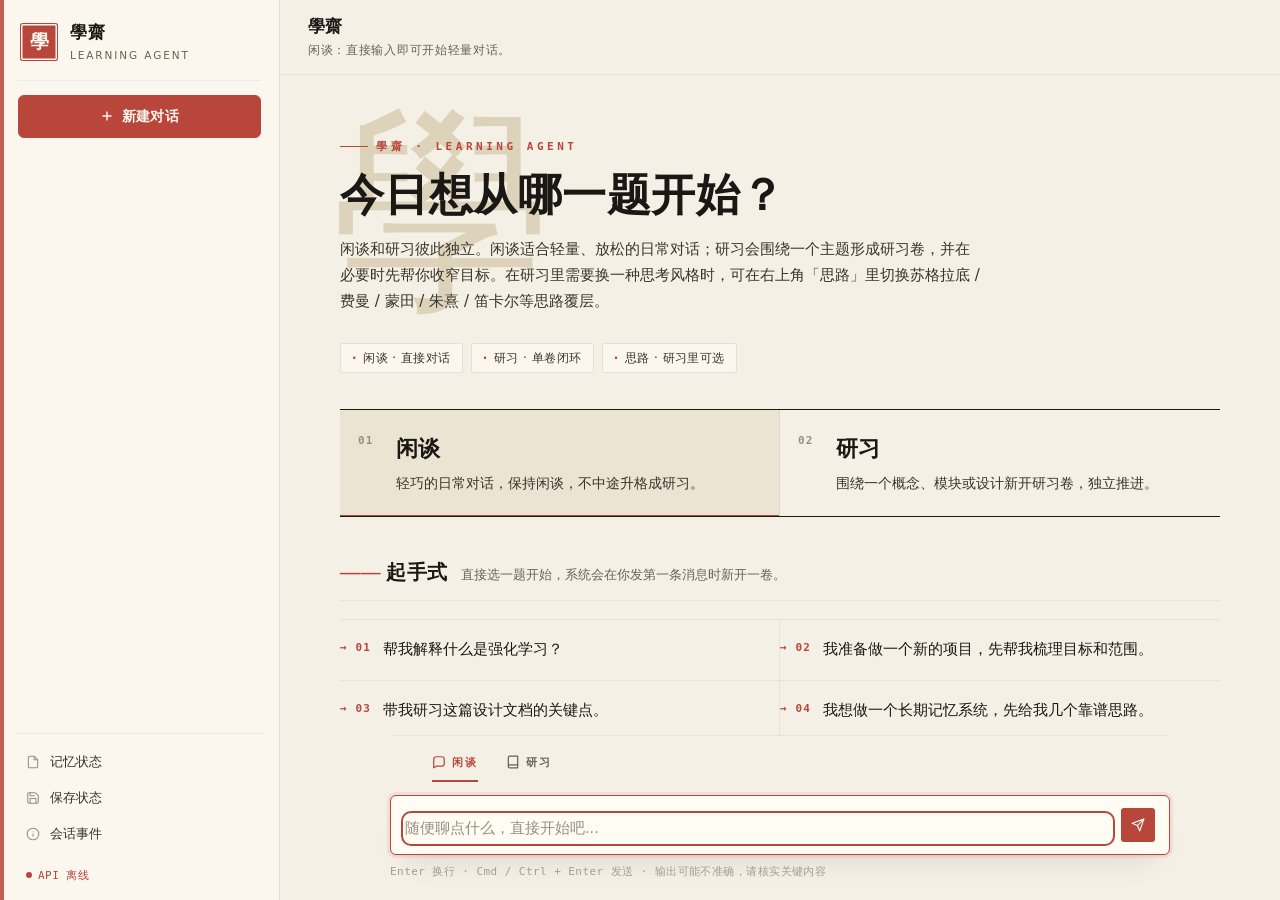
==== web/index.html @ 09a8bfdd "feat(frontend): 闲聊与研习分离收尾 — 思路仅服务研习 + 闲聊青瓷视觉 - 思路 (persona overlay) 从闲聊去掉：sendMessage 不再为闲聊带 persona" ====
<!DOCTYPE html>
<html lang="zh-CN">
<head>
    <meta charset="UTF-8">
    <meta name="viewport" content="width=device-width, initial-scale=1.0">
    <title>學齋 · Learning Agent</title>
    <link rel="stylesheet" href="static/tokens.css">
    <link rel="stylesheet" href="static/style.css">
    <link rel="stylesheet" href="static/learning-unit.css">
</head>
<body>
    <div id="app">
        <!-- 侧边栏遮罩（移动端） -->
        <div id="sidebar-overlay" class="sidebar-overlay"></div>

        <!-- 侧边栏 -->
        <aside class="sidebar" id="sidebar">
            <div class="sidebar-top">
                <div class="sidebar-brand">
                    <div class="sidebar-brand-mark">學</div>
                    <div class="sidebar-brand-copy">
                        <span class="sidebar-brand-title">學齋</span>
                        <span class="sidebar-brand-subtitle">Learning Agent</span>
                    </div>
                </div>
                <button id="btn-new-chat" class="btn-new-chat">
                    <svg width="14" height="14" viewBox="0 0 24 24" fill="none" stroke="currentColor" stroke-width="2.4" stroke-linecap="round" stroke-linejoin="round"><line x1="12" y1="5" x2="12" y2="19"></line><line x1="5" y1="12" x2="19" y2="12"></line></svg>
                    <span>新建对话</span>
                </button>
            </div>

            <div class="sidebar-scroll" id="sidebar-scroll">
                <!-- 会话分组由 JS 动态生成 -->
            </div>

            <div class="sidebar-bottom">
                <button id="btn-memory" class="sidebar-action">
                    <svg width="14" height="14" viewBox="0 0 24 24" fill="none" stroke="currentColor" stroke-width="1.8" stroke-linecap="round" stroke-linejoin="round"><path d="M14 2H6a2 2 0 0 0-2 2v16a2 2 0 0 0 2 2h12a2 2 0 0 0 2-2V8z"></path><polyline points="14 2 14 8 20 8"></polyline></svg>
                    <span>记忆状态</span>
                </button>
                <button id="btn-save" class="sidebar-action">
                    <svg width="14" height="14" viewBox="0 0 24 24" fill="none" stroke="currentColor" stroke-width="1.8" stroke-linecap="round" stroke-linejoin="round"><path d="M19 21H5a2 2 0 0 1-2-2V5a2 2 0 0 1 2-2h11l5 5v11a2 2 0 0 1-2 2z"></path><polyline points="17 21 17 13 7 13 7 21"></polyline><polyline points="7 3 7 8 15 8"></polyline></svg>
                    <span>保存状态</span>
                </button>
                <button id="btn-obs" class="sidebar-action" onclick="window.open('observability.html', '_blank')">
                    <svg width="14" height="14" viewBox="0 0 24 24" fill="none" stroke="currentColor" stroke-width="1.8" stroke-linecap="round" stroke-linejoin="round"><circle cx="12" cy="12" r="10"></circle><line x1="12" y1="16" x2="12" y2="12"></line><line x1="12" y1="8" x2="12.01" y2="8"></line></svg>
                    <span>会话事件</span>
                </button>
                <div class="sidebar-footer-line">
                    <span id="api-status" class="status-text offline">API offline</span>
                </div>
            </div>
        </aside>

        <!-- 主区域 -->
        <main class="main">
            <!-- 顶部栏 -->
            <header class="topbar">
                <button id="btn-menu" class="btn-menu" aria-label="打开菜单">
                    <svg width="18" height="18" viewBox="0 0 24 24" fill="none" stroke="currentColor" stroke-width="2" stroke-linecap="round" stroke-linejoin="round"><line x1="3" y1="12" x2="21" y2="12"></line><line x1="3" y1="6" x2="21" y2="6"></line><line x1="3" y1="18" x2="21" y2="18"></line></svg>
                </button>
                <div class="topbar-session">
                    <span class="topbar-title" id="topbar-title">學齋</span>
                    <span class="topbar-subtitle" id="topbar-subtitle">尚未开始 · 直接输入即可开新一卷</span>
                </div>
                <div class="topbar-spacer"></div>
                <div class="topbar-thinking" id="topbar-thinking">
                    <button type="button" class="thinking-trigger" id="thinking-trigger" aria-haspopup="listbox" aria-expanded="false">
                        <span class="thinking-trigger-label">思路</span>
                        <span class="thinking-trigger-value" id="thinking-trigger-value">默认</span>
                        <svg width="10" height="10" viewBox="0 0 24 24" fill="none" stroke="currentColor" stroke-width="2.4" stroke-linecap="round" stroke-linejoin="round"><polyline points="6 9 12 15 18 9"></polyline></svg>
                    </button>
                    <div class="thinking-menu hidden" id="thinking-menu" role="listbox">
                        <!-- populated by JS from GET /personas -->
                    </div>
                </div>
            </header>

            <!-- 聊天区域 -->
            <div class="chat-area" id="chat-area">
                <!-- 研习卷目标卡（仅在 session.learning_unit_id 存在时显示） -->
                <div id="learning-unit-card" class="hidden" aria-live="polite"></div>

                <!-- 欢迎页 -->
                <div class="welcome-screen hidden" id="welcome-screen">
                    <div class="welcome-content">
                        <span class="welcome-kicker">學齋 · Learning Agent</span>
                        <div class="welcome-logo">學</div>
                        <h1>今日想从哪一题开始？</h1>
                        <p class="welcome-subtitle">闲谈和研习彼此独立。闲谈适合轻量、放松的日常对话；研习会围绕一个主题形成研习卷，并在必要时先帮你收窄目标。在研习里需要换一种思考风格时，可在右上角「思路」里切换苏格拉底 / 费曼 / 蒙田 / 朱熹 / 笛卡尔等思路覆层。</p>
                        <div class="welcome-pill-row">
                            <span class="welcome-pill">闲谈 · 直接对话</span>
                            <span class="welcome-pill">研习 · 单卷闭环</span>
                            <span class="welcome-pill">思路 · 研习里可选</span>
                        </div>

                        <div class="home-mode-grid">
                            <button class="home-mode-card active" data-mode="chat" type="button">
                                <span class="home-mode-badge">默认</span>
                                <div class="home-mode-title">闲谈</div>
                                <div class="home-mode-desc">轻巧的日常对话，保持闲谈，不中途升格成研习。</div>
                            </button>
                            <button class="home-mode-card" data-mode="learning" type="button">
                                <span class="home-mode-badge">新</span>
                                <div class="home-mode-title">研习</div>
                                <div class="home-mode-desc">围绕一个概念、模块或设计新开研习卷，独立推进。</div>
                            </button>
                        </div>

                        <div class="suggestion-head">
                            <h2>起手式</h2>
                            <p>直接选一题开始，系统会在你发第一条消息时新开一卷。</p>
                        </div>
                        <div class="suggestion-grid">
                            <div class="suggestion-card" data-mode="chat" data-text="帮我解释什么是强化学习？">
                                <div class="suggestion-icon"></div>
                                <div class="suggestion-text">帮我解释什么是强化学习？</div>
                            </div>
                            <div class="suggestion-card" data-mode="learning" data-text="我准备做一个新的项目，先帮我梳理目标和范围。">
                                <div class="suggestion-icon"></div>
                                <div class="suggestion-text">我准备做一个新的项目，先帮我梳理目标和范围。</div>
                            </div>
                            <div class="suggestion-card" data-mode="learning" data-text="带我研习这篇设计文档的关键点。">
                                <div class="suggestion-icon"></div>
                                <div class="suggestion-text">带我研习这篇设计文档的关键点。</div>
                            </div>
                            <div class="suggestion-card" data-mode="chat" data-text="我想做一个长期记忆系统，先给我几个靠谱思路。">
                                <div class="suggestion-icon"></div>
                                <div class="suggestion-text">我想做一个长期记忆系统，先给我几个靠谱思路。</div>
                            </div>
                        </div>
                    </div>
                </div>

                <!-- 消息容器 -->
                <div class="messages" id="messages"></div>
            </div>

            <!-- 模式工具栏 -->
            <div class="mode-toolbar" id="mode-toolbar">
                <button id="btn-mode-chat" class="btn-mode active" data-mode="chat" title="闲谈：日常对话" aria-label="闲谈">
                    <span class="mode-icon" aria-hidden="true">
                        <svg width="14" height="14" viewBox="0 0 24 24" fill="none" stroke="currentColor" stroke-width="2.1" stroke-linecap="round" stroke-linejoin="round"><path d="M21 15a4 4 0 0 1-4 4H8l-5 3V7a4 4 0 0 1 4-4h10a4 4 0 0 1 4 4z"></path></svg>
                    </span>
                    <span class="mode-label">闲谈</span>
                </button>
                <button id="btn-mode-learning" class="btn-mode" data-mode="learning" title="研习：以一个研习卷为单位收束知识" aria-label="研习">
                    <span class="mode-icon" aria-hidden="true">
                        <svg width="14" height="14" viewBox="0 0 24 24" fill="none" stroke="currentColor" stroke-width="2.1" stroke-linecap="round" stroke-linejoin="round"><path d="M4 19.5A2.5 2.5 0 0 1 6.5 17H20"></path><path d="M6.5 2H20v20H6.5A2.5 2.5 0 0 1 4 19.5v-15A2.5 2.5 0 0 1 6.5 2z"></path></svg>
                    </span>
                    <span class="mode-label">研习</span>
                </button>
            </div>

            <!-- 输入区域 -->
            <div class="input-container">
                <div class="input-wrapper">
                    <textarea id="message-input" rows="1" placeholder="向学伴提问…" disabled></textarea>
                    <button id="btn-send" class="btn-submit" disabled aria-label="发送">
                        <svg width="14" height="14" viewBox="0 0 24 24" fill="none" stroke="currentColor" stroke-width="2" stroke-linecap="round" stroke-linejoin="round"><line x1="22" y1="2" x2="11" y2="13"></line><polygon points="22 2 15 22 11 13 2 9 22 2"></polygon></svg>
                    </button>
                </div>
                <div class="input-hint">
                    <span id="typing-indicator" class="hidden">学伴正在思考…</span>
                    <span class="hint-text">Enter 换行 · Cmd / Ctrl + Enter 发送 · 输出可能不准确，请核实关键内容</span>
                </div>
            </div>
        </main>
    </div>

    <!-- 记忆弹窗 -->
    <div id="memory-modal" class="modal hidden">
        <div class="modal-overlay"></div>
        <div class="modal-content">
            <div class="modal-header">
                <h2>记忆状态</h2>
                <button class="btn-close" aria-label="关闭">&times;</button>
            </div>
            <div class="modal-body">
                <pre id="memory-content"></pre>
            </div>
        </div>
    </div>

    <!-- 删除确认弹窗 -->
    <div id="delete-modal" class="modal hidden">
        <div class="modal-overlay"></div>
        <div class="modal-content modal-small">
            <div class="modal-header">
                <h2>删除会话</h2>
                <button class="btn-close" aria-label="关闭">&times;</button>
            </div>
            <div class="modal-body">
                <p>确定要删除这个会话吗？此操作不可撤销。</p>
            </div>
            <div class="modal-footer">
                <button id="btn-cancel-delete" class="btn-secondary">取消</button>
                <button id="btn-confirm-delete" class="btn-danger">删除</button>
            </div>
        </div>
    </div>

    <!-- 研习结束弹窗 -->
    <div id="learning-stop-modal" class="modal hidden" aria-hidden="true">
        <div class="modal-overlay"></div>
        <div class="modal-content modal-small learning-stop-modal-content">
            <div class="modal-header learning-stop-modal-header">
                <div class="learning-stop-modal-copy">
                    <span class="learning-stop-modal-kicker">研习已结束</span>
                    <h2 id="learning-stop-modal-title">这一卷先学到这里</h2>
                </div>
                <button class="btn-close" aria-label="关闭">&times;</button>
            </div>
            <div class="modal-body learning-stop-modal-body">
                <p id="learning-stop-modal-text">当前研习卷会保留在历史中，你可以稍后回来回看，也可以现在直接开始一个新主题。</p>
                <div class="learning-stop-modal-summary">
                    <span class="learning-stop-modal-summary-label">本卷主题</span>
                    <p id="learning-stop-modal-objective">-</p>
                </div>
            </div>
            <div class="modal-footer learning-stop-modal-footer">
                <button id="btn-stay-learning-stop" class="btn-secondary" type="button">留在本卷回看</button>
                <button id="btn-new-topic-after-stop" class="btn-primary" type="button">开始新主题</button>
            </div>
        </div>
    </div>

    <script src="static/vendor/markdown-it.min.js"></script>
    <script src="static/app.js"></script>
    <script src="static/learning-unit-ui.js"></script>
</body>
</html>
---- web/static/tokens.css ----
/* Design tokens — 學齋 / Studio
 * 暖纸 + 浓墨 + 朱砂的书斋系。两个页面共享。 */

:root {
    /* —— Paper / Ink palette —— */
    --paper:        #F5F0E6;
    --paper-1:      #FBF7EE;
    --paper-2:      #ECE4D2;
    --paper-3:      #DDD2BA;
    --paper-edge:   #C9BC9F;

    --ink:          #1A1714;
    --ink-2:        #3A332C;
    --ink-3:        #6B6056;
    --ink-4:        #998E80;
    --ink-5:        #BFB4A4;

    /* —— Accents —— */
    --vermillion:       #B8463A;
    --vermillion-deep:  #8A2F26;
    --vermillion-soft:  rgba(184, 70, 58, 0.10);
    --vermillion-line:  rgba(184, 70, 58, 0.28);
    --vermillion-glow:  rgba(184, 70, 58, 0.18);

    --indigo:           #2F4858;
    --indigo-soft:      rgba(47, 72, 88, 0.10);
    --indigo-line:      rgba(47, 72, 88, 0.22);

    --ochre:            #A87B2E;
    --ochre-soft:       rgba(168, 123, 46, 0.12);
    --ochre-line:       rgba(168, 123, 46, 0.30);

    --celadon:          #5C8A75;
    --celadon-soft:     rgba(92, 138, 117, 0.12);

    --danger:           #A03128;
    --danger-soft:      rgba(160, 49, 40, 0.10);

    /* —— Borders / Surfaces —— */
    --border:           rgba(26, 23, 20, 0.10);
    --border-strong:    rgba(26, 23, 20, 0.22);
    --hairline:         rgba(26, 23, 20, 0.06);

    --surface:          var(--paper-1);
    --surface-sunk:     var(--paper-2);
    --surface-raised:   #FFFCF4;
    --overlay:          rgba(26, 23, 20, 0.42);

    /* —— Type —— */
    --font-serif:       "Source Han Serif SC", "Noto Serif SC", "Songti SC", "STSong", "SimSun", Georgia, serif;
    --font-sans:        "Inter", -apple-system, BlinkMacSystemFont, "PingFang SC", "Source Han Sans SC", "Noto Sans SC", "Microsoft YaHei", "Segoe UI", system-ui, sans-serif;
    --font-mono:        "JetBrains Mono", "SF Mono", "Cascadia Code", "Consolas", ui-monospace, monospace;

    /* —— Radius —— */
    --r-xs:  3px;
    --r-sm:  6px;
    --r:     10px;
    --r-lg:  14px;
    --r-xl:  22px;

    /* —— Shadow —— */
    --shadow-paper:  0 1px 0 rgba(26, 23, 20, 0.03), 0 18px 30px -16px rgba(26, 23, 20, 0.12);
    --shadow-lift:   0 1px 0 rgba(26, 23, 20, 0.04), 0 28px 56px -22px rgba(26, 23, 20, 0.18);
    --shadow-seal:   0 0 0 1px var(--vermillion-line), 0 2px 8px var(--vermillion-glow);

    /* —— Motion —— */
    --ease:          cubic-bezier(.2, .7, .3, 1);
    --t-quick:       120ms var(--ease);
    --t:             180ms var(--ease);
    --t-slow:        320ms var(--ease);

    /* —— Sidebar width —— */
    --sidebar-w: 280px;
}

/* —— Reset —— */
*, *::before, *::after {
    box-sizing: border-box;
    margin: 0;
    padding: 0;
}

html, body {
    height: 100%;
    font-family: var(--font-sans);
    color: var(--ink);
    background: var(--paper);
    -webkit-font-smoothing: antialiased;
    -moz-osx-font-smoothing: grayscale;
    text-rendering: optimizeLegibility;
}

body {
    font-size: 14.5px;
    line-height: 1.55;
    overflow: hidden;
    background:
        /* faint vertical "page bind" tint on far left */
        linear-gradient(90deg, rgba(26, 23, 20, 0.025) 0, transparent 0.6%),
        /* paper grain via layered low-alpha gradients */
        radial-gradient(circle at 12% 6%, rgba(168, 123, 46, 0.05), transparent 36%),
        radial-gradient(circle at 88% 92%, rgba(184, 70, 58, 0.04), transparent 38%),
        var(--paper);
}

button {
    border: none;
    background: none;
    cursor: pointer;
    color: inherit;
    font: inherit;
    transition: background var(--t), color var(--t), border-color var(--t), transform var(--t);
}

button:focus-visible,
input:focus-visible,
textarea:focus-visible,
a:focus-visible {
    outline: 2px solid var(--vermillion);
    outline-offset: 2px;
    border-radius: var(--r-sm);
}

textarea, input {
    font: inherit;
    color: inherit;
    background: transparent;
    border: none;
    outline: none;
}

textarea { resize: none; }

a {
    color: var(--vermillion-deep);
    text-decoration: none;
    border-bottom: 1px solid var(--vermillion-line);
    transition: color var(--t), border-color var(--t);
}
a:hover {
    color: var(--vermillion);
    border-color: var(--vermillion);
}

::selection {
    background: var(--vermillion-glow);
    color: var(--ink);
}

/* —— Utility —— */
.hidden { display: none !important; }

.kbd {
    display: inline-flex;
    align-items: center;
    padding: 1px 6px;
    border: 1px solid var(--border);
    border-bottom-width: 2px;
    border-radius: var(--r-xs);
    background: var(--paper-1);
    color: var(--ink-3);
    font-family: var(--font-mono);
    font-size: 11px;
}

/* —— Scrollbars (subtle, ink-on-paper) —— */
::-webkit-scrollbar { width: 10px; height: 10px; }
::-webkit-scrollbar-track { background: transparent; }
::-webkit-scrollbar-thumb {
    background: rgba(26, 23, 20, 0.14);
    border: 2px solid transparent;
    background-clip: padding-box;
    border-radius: 999px;
}
::-webkit-scrollbar-thumb:hover { background: rgba(26, 23, 20, 0.24); background-clip: padding-box; }

/* —— Brand seal mark — reusable square stamp —— */
.seal {
    display: inline-flex;
    align-items: center;
    justify-content: center;
    width: 36px;
    height: 36px;
    border: 1.5px solid var(--vermillion);
    background: var(--vermillion);
    color: #FBF7EE;
    font-family: var(--font-serif);
    font-weight: 700;
    font-size: 18px;
    line-height: 1;
    border-radius: 3px;
    box-shadow:
        inset 0 0 0 2px var(--vermillion),
        inset 0 0 0 3px #FBF7EE,
        inset 0 0 0 4.5px var(--vermillion);
    user-select: none;
    letter-spacing: 0;
}
.seal--sm { width: 22px; height: 22px; font-size: 11px; box-shadow:
        inset 0 0 0 1px var(--vermillion),
        inset 0 0 0 2px #FBF7EE,
        inset 0 0 0 3px var(--vermillion); }
.seal--lg { width: 52px; height: 52px; font-size: 26px; }

/* —— Section rule lines (colophon-style) —— */
.rule-double {
    height: 4px;
    background:
        linear-gradient(to bottom, var(--ink) 1px, transparent 1px 3px, var(--ink) 3px 4px);
    opacity: 0.35;
}
---- web/static/style.css ----
/* Learning-Agent · 學齋 — main app styles
 * Loaded after tokens.css. Page surface: index.html */

/* ============================================================
 * Shell layout
 * ============================================================ */
#app {
    display: flex;
    width: 100vw;
    height: 100vh;
    background: var(--paper);
}

/* Decorative left "binding" stripe — only visible at very thin width */
#app::before {
    content: "";
    position: fixed;
    inset: 0 auto 0 0;
    width: 4px;
    background: var(--vermillion);
    opacity: 0.85;
    z-index: 30;
    pointer-events: none;
}

/* Body backgrounds per-view (subtle, the page is already warm) */
body.home-view { /* welcome page */ }
body.chat-view { /* in-conversation */ }


/* ============================================================
 * Sidebar
 * ============================================================ */
.sidebar {
    width: var(--sidebar-w);
    min-width: var(--sidebar-w);
    display: flex;
    flex-direction: column;
    padding: 18px 14px 14px;
    background: var(--paper-1);
    border-right: 1px solid var(--border);
    position: relative;
    z-index: 20;
}

.sidebar-top {
    flex-shrink: 0;
    padding: 0 4px 14px;
}

/* Brand: seal mark + serif title */
.sidebar-brand {
    display: flex;
    align-items: center;
    gap: 12px;
    padding: 2px 2px 16px;
    border-bottom: 1px solid var(--hairline);
    margin-bottom: 14px;
}
.sidebar-brand-mark {
    flex-shrink: 0;
    width: 38px;
    height: 38px;
    display: flex;
    align-items: center;
    justify-content: center;
    background: var(--vermillion);
    color: #FBF7EE;
    font-family: var(--font-serif);
    font-weight: 700;
    font-size: 19px;
    line-height: 1;
    box-shadow:
        inset 0 0 0 1px var(--vermillion),
        inset 0 0 0 2.5px #FBF7EE,
        inset 0 0 0 3.5px var(--vermillion);
    border-radius: 3px;
    /* override the original emoji size */
}
.sidebar-brand-copy {
    display: flex;
    flex-direction: column;
    min-width: 0;
    gap: 1px;
}
.sidebar-brand-title {
    font-family: var(--font-serif);
    font-size: 17px;
    font-weight: 700;
    letter-spacing: 0.06em;
    color: var(--ink);
}
.sidebar-brand-subtitle {
    font-size: 10.5px;
    letter-spacing: 0.18em;
    text-transform: uppercase;
    color: var(--ink-3);
}

/* New chat button — emphatic vermillion */
.btn-new-chat {
    width: 100%;
    display: flex;
    align-items: center;
    justify-content: center;
    gap: 8px;
    padding: 10px 14px;
    border-radius: var(--r-sm);
    border: 1px solid var(--vermillion);
    background: var(--vermillion);
    color: #FBF7EE;
    font-size: 13.5px;
    font-weight: 600;
    letter-spacing: 0.02em;
}
.btn-new-chat:hover {
    background: var(--vermillion-deep);
    border-color: var(--vermillion-deep);
}
.btn-new-chat svg {
    stroke-width: 2.4;
}

/* Sidebar scroll area */
.sidebar-scroll {
    flex: 1;
    overflow-y: auto;
    padding: 14px 0 4px;
    margin: 0 -4px;
}

.sidebar-empty {
    margin: 24px 6px;
    padding: 16px 14px;
    border: 1px dashed var(--border);
    color: var(--ink-3);
    font-size: 12.5px;
    line-height: 1.6;
    text-align: center;
}

/* Session groups */
.session-group { margin-bottom: 18px; }

.group-label {
    padding: 8px 10px 6px;
    color: var(--ink-4);
    font-size: 10px;
    font-weight: 700;
    letter-spacing: 0.22em;
    text-transform: uppercase;
}
/* small vermillion bullet before group label */
.group-label::before {
    content: "";
    display: inline-block;
    width: 6px;
    height: 6px;
    margin-right: 8px;
    margin-bottom: 1px;
    background: var(--vermillion);
    vertical-align: middle;
    border-radius: 1px;
}

.session-list { list-style: none; }

.session-item {
    position: relative;
    display: flex;
    align-items: center;
    gap: 10px;
    margin-bottom: 1px;
    padding: 9px 82px 9px 12px;
    border-left: 2px solid transparent;
    color: var(--ink-2);
    cursor: pointer;
    transition: background var(--t-quick), color var(--t-quick), border-color var(--t-quick);
}
.session-item:hover {
    background: var(--paper-2);
    color: var(--ink);
}
.session-item.active {
    background: var(--paper-2);
    color: var(--ink);
    border-left-color: var(--vermillion);
}

.session-item-chat.active {
    border-left-color: var(--indigo);
}
.session-item-learning.active {
    border-left-color: var(--vermillion);
}

.session-icon {
    display: inline-flex;
    align-items: center;
    justify-content: center;
    flex-shrink: 0;
}
.session-item .session-icon svg {
    width: 14px;
    height: 14px;
    color: var(--ink-4);
}
.session-item-chat.active .session-icon svg { color: var(--indigo); }
.session-item-learning.active .session-icon svg { color: var(--vermillion); }

.session-main {
    flex: 1;
    min-width: 0;
    display: flex;
    align-items: center;
    gap: 8px;
}

.session-title {
    flex: 1;
    min-width: 0;
    white-space: nowrap;
    overflow: hidden;
    text-overflow: ellipsis;
    font-size: 13px;
    font-weight: 500;
    user-select: none;
}

.session-mode-badge {
    flex-shrink: 0;
    padding: 2px 4px;
    border: 1px solid var(--border);
    border-radius: 2px;
    font-size: 10px;
    line-height: 1.1;
    font-weight: 700;
    letter-spacing: 0;
}
.session-mode-chat {
    color: var(--indigo);
    background: var(--indigo-soft);
    border-color: var(--indigo-line);
}
.session-mode-learning {
    color: var(--vermillion-deep);
    background: var(--vermillion-soft);
    border-color: var(--vermillion-line);
}
.session-title input {
    width: 100%;
    padding: 3px 6px;
    border: 1px solid var(--vermillion-line);
    background: #FFFFFFDD;
    color: var(--ink);
    font-size: 13px;
    border-radius: var(--r-xs);
}

.session-actions {
    position: absolute;
    top: 50%;
    right: 4px;
    transform: translateY(-50%);
    display: none;
    gap: 2px;
}
.session-item:hover .session-actions,
.session-item.active .session-actions { display: flex; }

.session-actions button {
    width: 22px;
    height: 22px;
    display: flex;
    align-items: center;
    justify-content: center;
    border-radius: var(--r-xs);
    color: var(--ink-4);
}
.session-actions button svg {
    width: 12px;
    height: 12px;
}
.session-actions button:hover {
    background: var(--paper-3);
    color: var(--vermillion);
}

/* Sidebar bottom */
.sidebar-bottom {
    flex-shrink: 0;
    margin-top: 6px;
    padding: 10px 0 2px;
    border-top: 1px solid var(--hairline);
}
.sidebar-action {
    width: 100%;
    display: flex;
    align-items: center;
    gap: 10px;
    padding: 8px 12px;
    color: var(--ink-2);
    font-size: 13px;
    border-radius: var(--r-xs);
}
.sidebar-action:hover { background: var(--paper-2); color: var(--ink); }
.sidebar-action svg { color: var(--ink-4); }
.sidebar-action:hover svg { color: var(--vermillion); }

.sidebar-footer-line {
    margin-top: 8px;
    padding: 6px 12px 0;
    font-size: 11px;
}

.status-text {
    display: inline-flex;
    align-items: center;
    gap: 6px;
    color: var(--ink-4);
    font-family: var(--font-mono);
    font-size: 11px;
    letter-spacing: 0.04em;
}
.status-text::before {
    content: "";
    width: 6px;
    height: 6px;
    border-radius: 50%;
    background: currentColor;
}
.status-text.online  { color: var(--celadon); }
.status-text.offline { color: var(--vermillion); }


/* Sidebar overlay (mobile) */
.sidebar-overlay {
    display: none;
    position: fixed;
    inset: 0;
    z-index: 15;
    background: var(--overlay);
    backdrop-filter: blur(2px);
}


/* ============================================================
 * Main column
 * ============================================================ */
.main {
    flex: 1;
    min-width: 0;
    display: flex;
    flex-direction: column;
    background: transparent;
    position: relative;
}

/* Top bar — clean line, no glassy blur */
.topbar {
    min-height: 64px;
    display: flex;
    align-items: center;
    gap: 14px;
    padding: 14px 28px;
    border-bottom: 1px solid var(--hairline);
    background: transparent;
    position: relative;
    z-index: 5;
    transition: border-color var(--t), background var(--t);
}
.topbar.scrolled {
    background: rgba(245, 240, 230, 0.86);
    border-bottom-color: var(--border);
    backdrop-filter: saturate(140%) blur(8px);
}

.btn-menu {
    display: none;
    width: 36px;
    height: 36px;
    align-items: center;
    justify-content: center;
    border-radius: var(--r-sm);
    color: var(--ink-2);
}
.btn-menu:hover { background: var(--paper-2); color: var(--ink); }

.topbar-session {
    min-width: 0;
    display: flex;
    flex-direction: column;
    gap: 2px;
}
.topbar-title {
    white-space: nowrap;
    overflow: hidden;
    text-overflow: ellipsis;
    font-family: var(--font-serif);
    font-size: 17px;
    font-weight: 600;
    letter-spacing: 0.02em;
    color: var(--ink);
}
.topbar-subtitle {
    white-space: nowrap;
    overflow: hidden;
    text-overflow: ellipsis;
    font-size: 11.5px;
    color: var(--ink-3);
    letter-spacing: 0.06em;
}

.topbar-spacer { flex: 1; }

/* Persona chip in topbar */
.topbar-persona {
    display: flex;
    align-items: center;
    gap: 10px;
    padding: 5px 12px 5px 6px;
    border: 1px solid var(--border);
    background: var(--paper-1);
    border-radius: 999px;
}
.topbar-persona-avatar {
    width: 32px;
    height: 32px;
    border-radius: 50%;
    object-fit: cover;
    background: var(--paper-3);
    border: 1px solid var(--border);
}
.topbar-persona-copy {
    display: flex;
    flex-direction: column;
    min-width: 0;
    line-height: 1.25;
}
.topbar-persona-name {
    font-size: 12.5px;
    font-weight: 600;
    color: var(--ink);
}
.topbar-persona-mode {
    font-size: 10.5px;
    font-family: var(--font-mono);
    letter-spacing: 0.08em;
    color: var(--vermillion);
    text-transform: uppercase;
}


/* ============================================================
 * Chat area + welcome
 * ============================================================ */
.chat-area {
    flex: 1;
    position: relative;
    display: flex;
    flex-direction: column;
    overflow-y: auto;
    scroll-behavior: smooth;
}

.welcome-screen,
.messages { position: relative; z-index: 1; }


/* —— Welcome —— */
.welcome-screen {
    flex: 1;
    display: flex;
    align-items: flex-start;
    justify-content: center;
    padding: 56px 28px 80px;
}

.welcome-content {
    width: 100%;
    max-width: 880px;
    text-align: left;
    position: relative;
}

/* Big serif character mark in the upper-left, like a chapter opener */
.welcome-content::before {
    content: "學";
    position: absolute;
    top: -28px;
    left: -8px;
    font-family: var(--font-serif);
    font-size: 220px;
    line-height: 1;
    color: var(--paper-3);
    z-index: 0;
    user-select: none;
    pointer-events: none;
}
.welcome-content > * { position: relative; z-index: 1; }

.welcome-kicker {
    display: inline-flex;
    align-items: center;
    gap: 8px;
    padding: 0;
    border: none;
    background: transparent;
    color: var(--vermillion);
    font-family: var(--font-mono);
    font-size: 11px;
    font-weight: 600;
    letter-spacing: 0.32em;
    text-transform: uppercase;
    margin-bottom: 16px;
}
.welcome-kicker::before {
    content: "";
    width: 28px;
    height: 1px;
    background: var(--vermillion);
}

/* The 👑 emoji becomes our seal mark via CSS */
.welcome-logo {
    display: none; /* hide the original emoji — chapter character takes its place */
}

.welcome-content h1 {
    font-family: var(--font-serif);
    font-size: 44px;
    line-height: 1.15;
    font-weight: 700;
    letter-spacing: 0.01em;
    color: var(--ink);
    margin-bottom: 14px;
}

.welcome-subtitle {
    max-width: 640px;
    margin: 0 0 28px;
    color: var(--ink-2);
    font-size: 15px;
    line-height: 1.75;
}

.welcome-pill-row {
    display: flex;
    flex-wrap: wrap;
    gap: 8px;
    margin-bottom: 36px;
}

.welcome-pill {
    display: inline-flex;
    align-items: center;
    padding: 5px 11px;
    border: 1px solid var(--border);
    border-radius: 2px;
    background: var(--paper-1);
    color: var(--ink-2);
    font-size: 12px;
    letter-spacing: 0.04em;
}
.welcome-pill::before {
    content: "·";
    margin-right: 6px;
    color: var(--vermillion);
    font-weight: 700;
}

/* Mode cards: editorial — left vermillion margin index, no rounded blobs */
.home-mode-grid {
    display: grid;
    grid-template-columns: repeat(2, minmax(0, 1fr));
    gap: 0;
    margin-bottom: 40px;
    border-top: 1px solid var(--ink);
    border-bottom: 1px solid var(--ink);
}
.home-mode-card {
    position: relative;
    overflow: hidden;
    padding: 22px 22px 22px 56px;
    border: none;
    border-right: 1px solid var(--hairline);
    background: transparent;
    text-align: left;
    color: var(--ink);
    cursor: pointer;
    transition: background var(--t);
}
.home-mode-card:last-child { border-right: none; }

.home-mode-card::before {
    content: "01";
    position: absolute;
    top: 22px;
    left: 18px;
    font-family: var(--font-mono);
    font-size: 11px;
    font-weight: 700;
    letter-spacing: 0.1em;
    color: var(--ink-4);
}
.home-mode-card[data-mode="learning"]::before { content: "02"; }

.home-mode-card:hover:not(:disabled):not(.disabled) {
    background: var(--paper-2);
}
.home-mode-card.active {
    background: var(--paper-2);
}
.home-mode-card.active::after {
    content: "";
    position: absolute;
    left: 0;
    right: 0;
    bottom: -1px;
    height: 2px;
    background: var(--vermillion);
}
.home-mode-card.disabled {
    opacity: 0.5;
    cursor: not-allowed;
}

.home-mode-badge {
    display: none; /* replaced by mode-index numerals + serif title */
}

.home-mode-title {
    font-family: var(--font-serif);
    font-size: 22px;
    font-weight: 700;
    color: var(--ink);
    margin-bottom: 6px;
    letter-spacing: 0.02em;
}
.home-mode-title[data-en]:not([data-en=""])::after {
    content: attr(data-en);
    margin-left: 8px;
    font-family: var(--font-mono);
    font-size: 10px;
    font-weight: 600;
    letter-spacing: 0.18em;
    color: var(--ink-4);
    text-transform: uppercase;
    vertical-align: 4px;
}

.home-mode-desc {
    color: var(--ink-2);
    font-size: 13.5px;
    line-height: 1.65;
}

.suggestion-head {
    margin-bottom: 18px;
    padding-bottom: 12px;
    border-bottom: 1px solid var(--hairline);
    display: flex;
    align-items: baseline;
    gap: 14px;
    flex-wrap: wrap;
}
.suggestion-head h2 {
    font-family: var(--font-serif);
    font-size: 20px;
    font-weight: 700;
    color: var(--ink);
    letter-spacing: 0.02em;
}
.suggestion-head h2::before {
    content: "—— ";
    color: var(--vermillion);
    font-weight: 700;
}
.suggestion-head p {
    color: var(--ink-3);
    font-size: 12.5px;
    line-height: 1.6;
}

/* —— Suggestion cards —— */
.suggestion-grid {
    display: grid;
    grid-template-columns: repeat(2, minmax(0, 1fr));
    gap: 0;
    border-top: 1px solid var(--hairline);
}
.suggestion-card {
    padding: 18px 4px 18px 0;
    border-bottom: 1px solid var(--hairline);
    border-right: 1px solid var(--hairline);
    background: transparent;
    cursor: pointer;
    display: flex;
    align-items: flex-start;
    gap: 12px;
    transition: background var(--t-quick);
}
.suggestion-card:nth-child(2n) { border-right: none; }
.suggestion-card:hover { background: var(--paper-2); padding-left: 4px; }

.suggestion-icon {
    font-size: 14px;
    color: var(--vermillion);
    font-family: var(--font-mono);
    font-weight: 700;
    margin-top: 1px;
    min-width: 28px;
    text-align: left;
}
/* show numerical index instead of emoji */
.suggestion-card:nth-child(1) .suggestion-icon::before { content: "→ 01"; }
.suggestion-card:nth-child(2) .suggestion-icon::before { content: "→ 02"; }
.suggestion-card:nth-child(3) .suggestion-icon::before { content: "→ 03"; }
.suggestion-card:nth-child(4) .suggestion-icon::before { content: "→ 04"; }
.suggestion-card .suggestion-icon { font-size: 0; }
.suggestion-card .suggestion-icon::before { font-size: 11px; letter-spacing: 0.1em; }

.suggestion-text {
    color: var(--ink);
    font-size: 14.5px;
    line-height: 1.6;
    font-family: var(--font-serif);
}


/* ============================================================
 * Messages
 * ============================================================ */
.messages {
    width: 100%;
    max-width: 780px;
    margin: 0 auto;
    padding: 32px 28px 40px;
    display: flex;
    flex-direction: column;
    gap: 26px;
}

.message {
    width: 100%;
    display: flex;
    align-items: flex-start;
    gap: 14px;
    animation: paperFade 0.28s var(--ease);
}

@keyframes paperFade {
    from { opacity: 0; transform: translateY(4px); }
    to   { opacity: 1; transform: translateY(0); }
}

.message.user { flex-direction: row-reverse; }

.message-avatar {
    width: 36px;
    height: 36px;
    flex-shrink: 0;
    border-radius: 2px;
    overflow: hidden;
    background: var(--paper-2);
    border: 1px solid var(--border);
    box-shadow: 0 1px 0 var(--hairline);
}
.message-avatar-img {
    width: 100%;
    height: 100%;
    object-fit: cover;
    display: block;
    filter: grayscale(0.2) sepia(0.06);
}

.message-content {
    width: fit-content;
    max-width: min(78%, 660px);
    min-width: 0;
    padding: 12px 16px;
    border: 1px solid var(--border);
    background: var(--paper-1);
    color: var(--ink);
    font-size: 14.5px;
    line-height: 1.78;
    word-break: break-word;
    border-radius: var(--r-sm);
    position: relative;
}

.message.user .message-content {
    background: var(--ink);
    color: var(--paper-1);
    border-color: var(--ink);
}
.message.user .message-content code,
.message.user .message-content pre {
    background: rgba(255, 255, 255, 0.08);
    color: var(--paper);
    border-color: rgba(255, 255, 255, 0.12);
}
.message.user .message-content a {
    color: #F4B8A8;
    border-bottom-color: rgba(244, 184, 168, 0.4);
}

.message.assistant .message-content {
    background: var(--surface-raised);
}

/* Alignment turns use a subtle left rule without exposing internal mode names. */
.message.assistant.alignment .message-content {
    border-left: 3px solid var(--vermillion);
}

.message-body { display: block; }
.message-body > :last-child { margin-bottom: 0; }


/* Inline persona badge — wax-stamp style */
.persona-badge {
    display: inline-flex;
    align-items: center;
    padding: 2px 8px;
    border-radius: 2px;
    font-family: var(--font-mono);
    font-size: 10.5px;
    font-weight: 700;
    letter-spacing: 0.14em;
    text-transform: uppercase;
    margin-right: 8px;
    margin-bottom: 10px;
    border: 1px solid;
}
.persona-badge {
    color: var(--indigo);
    border-color: var(--indigo-line);
    background: var(--indigo-soft);
}


/* —— Usage block — colophon at bottom of assistant message —— */
.usage-block {
    margin-top: 14px;
    padding-top: 10px;
    border-top: 1px solid var(--hairline);
    color: var(--ink-3);
    font-family: var(--font-mono);
    font-size: 11px;
    line-height: 1.55;
    letter-spacing: 0.02em;
}
.usage-line {
    display: flex;
    flex-wrap: wrap;
    align-items: center;
    gap: 8px;
}
.usage-label  { color: var(--ink-4); text-transform: uppercase; letter-spacing: 0.1em; font-size: 10px; }
.usage-value  { color: var(--ink-2); font-size: 11.5px; }
.usage-meta,
.usage-detail { color: var(--ink-4); }
.usage-detail { margin-top: 4px; }

.usage-state {
    display: inline-flex;
    align-items: center;
    padding: 1px 6px;
    border: 1px solid;
    border-radius: 2px;
    font-size: 9.5px;
    font-weight: 700;
    letter-spacing: 0.16em;
    text-transform: uppercase;
}
.usage-state.estimated {
    color: var(--indigo);
    border-color: var(--indigo-line);
    background: var(--indigo-soft);
}
.usage-state.actual {
    color: var(--celadon);
    border-color: rgba(92, 138, 117, 0.3);
    background: var(--celadon-soft);
}


/* —— Markdown content typography inside message-content —— */
.message-content p { margin-bottom: 0.85em; }
.message-content p:last-child { margin-bottom: 0; }

.message-content h1,
.message-content h2,
.message-content h3,
.message-content h4,
.message-content h5,
.message-content h6 {
    margin: 1.1em 0 0.6em;
    font-family: var(--font-serif);
    font-weight: 700;
    letter-spacing: 0.01em;
    color: var(--ink);
    line-height: 1.3;
}
.message-content h1 { font-size: 19px; }
.message-content h2 { font-size: 17px; }
.message-content h3 { font-size: 15.5px; }
.message-content h4,
.message-content h5,
.message-content h6 { font-size: 14.5px; }

.message-content h1:first-child,
.message-content h2:first-child,
.message-content h3:first-child,
.message-content h4:first-child { margin-top: 0; }

.message-content pre {
    margin: 12px 0;
    padding: 12px 14px;
    background: var(--paper);
    border: 1px solid var(--border);
    border-left: 3px solid var(--ink);
    border-radius: var(--r-xs);
    overflow-x: auto;
    font-family: var(--font-mono);
    font-size: 12.5px;
    line-height: 1.55;
    color: var(--ink);
}
.message-content pre code { padding: 0; background: none; border: none; color: inherit; }
.message-content code {
    padding: 1px 5px;
    border-radius: 2px;
    background: var(--paper-2);
    border: 1px solid var(--hairline);
    color: var(--vermillion-deep);
    font-family: var(--font-mono);
    font-size: 0.88em;
}

.message-content ul,
.message-content ol {
    margin: 10px 0 10px 0;
    padding-left: 24px;
}
.message-content li { margin-bottom: 4px; }
.message-content li::marker { color: var(--vermillion); }

.message-content strong { font-weight: 700; color: var(--ink); }
.message-content em { color: var(--vermillion-deep); font-style: italic; }

.message-content blockquote {
    margin: 12px 0;
    padding: 4px 0 4px 14px;
    border-left: 2px solid var(--vermillion-line);
    color: var(--ink-2);
    font-style: italic;
    background: var(--paper-2);
    padding-right: 12px;
}

.message-content hr {
    border: none;
    height: 4px;
    background: linear-gradient(to bottom, var(--ink) 1px, transparent 1px 3px, var(--ink) 3px 4px);
    opacity: 0.35;
    margin: 18px 0;
}

.message-content table {
    width: 100%;
    margin: 14px 0;
    border-collapse: collapse;
    table-layout: fixed;
    background: var(--paper-1);
    border: 1px solid var(--border);
}
.message-content th,
.message-content td {
    padding: 8px 12px;
    border-bottom: 1px solid var(--hairline);
    text-align: left;
    vertical-align: top;
    word-break: break-word;
    font-size: 13.5px;
}
.message-content th {
    color: var(--ink);
    font-weight: 700;
    font-family: var(--font-serif);
    background: var(--paper-2);
    border-bottom-color: var(--ink);
}
.message-content tr:last-child td { border-bottom: none; }

/* Typing cursor — vermillion ink stroke */
.typing-cursor::after {
    content: "▍";
    margin-left: 2px;
    color: var(--vermillion);
    animation: blink 1s step-end infinite;
}
@keyframes blink { 50% { opacity: 0; } }


/* ============================================================
 * Mode toolbar
 * ============================================================ */
.mode-toolbar,
.input-container { position: relative; z-index: 5; }

.mode-toolbar {
    width: 100%;
    max-width: 780px;
    margin: 0 auto;
    padding: 8px 28px 0;
    display: flex;
    gap: 0;
    border-top: 1px solid var(--hairline);
}

.btn-mode {
    display: inline-flex;
    align-items: center;
    gap: 6px;
    padding: 10px 14px;
    margin: 0;
    border: none;
    background: transparent;
    color: var(--ink-3);
    font-family: var(--font-mono);
    font-size: 11px;
    font-weight: 600;
    letter-spacing: 0.16em;
    text-transform: uppercase;
    position: relative;
}
.btn-mode::after {
    content: "";
    position: absolute;
    left: 14px;
    right: 14px;
    bottom: -1px;
    height: 2px;
    background: transparent;
    transition: background var(--t);
}
.btn-mode:hover { color: var(--ink); }
.btn-mode.active { color: var(--vermillion); }
.btn-mode.active::after { background: var(--vermillion); }

.btn-mode.disabled,
.btn-mode:disabled {
    opacity: 0.35;
    pointer-events: none;
}

.mode-icon {
    display: inline-flex;
    width: 14px;
    height: 14px;
    align-items: center;
    justify-content: center;
}
.mode-icon svg { display: block; }
.mode-label { font-weight: 600; letter-spacing: 0.18em; }


/* ============================================================
 * Input
 * ============================================================ */
.input-container {
    padding: 14px 28px 20px;
    background:
        linear-gradient(to top, var(--paper) 60%, transparent);
}

.input-wrapper {
    width: 100%;
    max-width: 780px;
    margin: 0 auto;
    display: flex;
    align-items: flex-end;
    gap: 10px;
    padding: 12px 14px;
    border: 1px solid var(--border-strong);
    background: var(--surface-raised);
    border-radius: var(--r-sm);
    box-shadow: var(--shadow-paper);
    transition: border-color var(--t), box-shadow var(--t);
}
.input-wrapper:focus-within {
    border-color: var(--vermillion);
    box-shadow: 0 0 0 3px var(--vermillion-soft), var(--shadow-paper);
}

#message-input {
    flex: 1;
    min-height: 22px;
    max-height: 220px;
    padding: 2px 0;
    color: var(--ink);
    font-family: var(--font-sans);
    font-size: 14.5px;
    line-height: 1.6;
}
#message-input::placeholder { color: var(--ink-4); }
#message-input:disabled     { opacity: 0.5; }

.btn-submit {
    width: 34px;
    height: 34px;
    flex-shrink: 0;
    display: flex;
    align-items: center;
    justify-content: center;
    border-radius: var(--r-xs);
    background: var(--vermillion);
    color: #FBF7EE;
    transition: background var(--t), transform var(--t);
}
.btn-submit:hover:not(:disabled) {
    background: var(--vermillion-deep);
    transform: translateY(-1px);
}
.btn-submit:disabled {
    background: var(--paper-3);
    color: var(--ink-4);
    cursor: not-allowed;
}

.input-hint {
    width: 100%;
    max-width: 780px;
    min-height: 16px;
    margin: 8px auto 0;
    display: flex;
    align-items: center;
    justify-content: space-between;
    gap: 12px;
    color: var(--ink-4);
    font-size: 11px;
    font-family: var(--font-mono);
    letter-spacing: 0.04em;
}
.hint-text { opacity: 0.85; }
#typing-indicator {
    color: var(--vermillion);
    font-style: normal;
    letter-spacing: 0.08em;
}


/* ============================================================
 * Modals
 * ============================================================ */
.modal {
    position: fixed;
    inset: 0;
    z-index: 100;
    display: flex;
    align-items: center;
    justify-content: center;
}
.modal.hidden { display: none; }

.modal-overlay {
    position: absolute;
    inset: 0;
    background: var(--overlay);
    backdrop-filter: blur(2px);
}

.modal-content {
    position: relative;
    width: min(680px, 92vw);
    max-height: 82vh;
    display: flex;
    flex-direction: column;
    background: var(--surface-raised);
    border: 1px solid var(--border-strong);
    border-radius: var(--r);
    box-shadow: var(--shadow-lift);
    overflow: hidden;
}
.modal-content::before {
    /* top vermillion edge */
    content: "";
    position: absolute;
    top: 0; left: 0; right: 0;
    height: 3px;
    background: var(--vermillion);
}
.modal-small {
    width: min(440px, 92vw);
    max-height: none;
}

.modal-header {
    display: flex;
    align-items: center;
    justify-content: space-between;
    padding: 18px 22px 14px;
    border-bottom: 1px solid var(--hairline);
}
.modal-header h2 {
    font-family: var(--font-serif);
    font-size: 17px;
    font-weight: 700;
    letter-spacing: 0.02em;
}
.modal-body {
    flex: 1;
    overflow: auto;
    padding: 18px 22px;
}
.modal-body pre {
    white-space: pre-wrap;
    word-break: break-word;
    color: var(--ink-2);
    font-family: var(--font-mono);
    font-size: 12.5px;
    line-height: 1.65;
    background: var(--paper);
    border: 1px solid var(--hairline);
    border-radius: var(--r-xs);
    padding: 12px 14px;
}
.modal-body p {
    color: var(--ink-2);
    font-size: 14px;
    line-height: 1.7;
}
.modal-footer {
    display: flex;
    justify-content: flex-end;
    gap: 10px;
    padding: 14px 22px 18px;
    border-top: 1px solid var(--hairline);
}

.btn-close {
    width: 32px;
    height: 32px;
    display: flex;
    align-items: center;
    justify-content: center;
    color: var(--ink-4);
    font-size: 22px;
    line-height: 1;
    border-radius: var(--r-xs);
}
.btn-close:hover { background: var(--paper-2); color: var(--ink); }

.btn-secondary {
    padding: 8px 16px;
    border: 1px solid var(--border-strong);
    background: var(--paper-1);
    color: var(--ink);
    font-size: 13px;
    font-weight: 500;
    border-radius: var(--r-xs);
}
.btn-secondary:hover { background: var(--paper-2); border-color: var(--ink-4); }

.btn-danger {
    padding: 8px 16px;
    background: var(--danger);
    color: #FBF7EE;
    font-size: 13px;
    font-weight: 600;
    border-radius: var(--r-xs);
}
.btn-danger:hover { background: var(--vermillion-deep); }


/* ============================================================
 * Responsive
 * ============================================================ */
@media (max-width: 960px) {
    .home-mode-grid { grid-template-columns: 1fr; }
    .home-mode-card { border-right: none; border-bottom: 1px solid var(--hairline); }
    .home-mode-card:last-child { border-bottom: none; }
    .suggestion-grid { grid-template-columns: 1fr; }
    .suggestion-card { border-right: none; }
    .messages,
    .mode-toolbar,
    .input-wrapper,
    .input-hint { max-width: 100%; }
    .message-content { max-width: min(82%, 640px); }
    .welcome-content::before { font-size: 160px; top: -14px; }
}

@media (max-width: 768px) {
    .sidebar {
        position: fixed;
        top: 0;
        bottom: 0;
        left: 0;
        transform: translateX(-100%);
        transition: transform var(--t-slow);
        box-shadow: var(--shadow-lift);
    }
    .sidebar.open { transform: translateX(0); }
    .sidebar-overlay.show { display: block; }
    .btn-menu { display: flex; }

    .topbar {
        align-items: flex-start;
        flex-wrap: wrap;
        padding: 12px 16px;
    }
    .topbar-persona {
        width: 100%;
        justify-content: flex-start;
    }
    .topbar-thinking { margin-left: 0; }
    .thinking-menu {
        right: 0; left: auto;
        max-width: calc(100vw - 32px);
    }
    .welcome-screen { padding: 36px 18px 60px; }
    .welcome-content::before { font-size: 120px; top: -8px; }
    .welcome-content h1 { font-size: 32px; }
    .welcome-pill-row { gap: 6px; }
    .messages { padding: 22px 16px 28px; }
    .message-content { max-width: calc(100% - 52px); }
    .mode-toolbar { padding: 6px 16px 0; }
    .input-container { padding: 12px 16px 16px; }
    .input-hint { flex-direction: column; align-items: flex-start; gap: 4px; }
}

/* ============================================================
 * 思路 picker (philosopher overlay, opt-in)
 * ============================================================ */
.topbar-thinking {
    position: relative;
    display: inline-flex;
    align-items: center;
    margin-left: 12px;
}
.thinking-trigger {
    appearance: none;
    background: var(--paper-1);
    border: 1px solid var(--hairline);
    border-radius: var(--r-xs);
    padding: 6px 10px;
    display: inline-flex;
    align-items: center;
    gap: 8px;
    cursor: pointer;
    font-family: var(--font-mono);
    font-size: 11.5px;
    color: var(--ink-2);
    letter-spacing: 0.06em;
    transition: border-color var(--t), background var(--t), color var(--t);
}
.thinking-trigger:hover,
.topbar-thinking.is-open .thinking-trigger {
    border-color: var(--vermillion-line);
    color: var(--ink);
    background: var(--paper);
}
.topbar-thinking.has-overlay .thinking-trigger {
    border-color: var(--vermillion-line);
    background: var(--vermillion-soft);
    color: var(--vermillion-deep);
}
.thinking-trigger-label {
    text-transform: uppercase;
    font-size: 10px;
    letter-spacing: 0.18em;
    color: var(--ink-4);
}
.topbar-thinking.has-overlay .thinking-trigger-label {
    color: var(--vermillion);
}
.thinking-trigger-value {
    font-weight: 600;
    color: inherit;
    letter-spacing: 0.04em;
}
.thinking-trigger svg { opacity: 0.55; }

.thinking-menu {
    position: absolute;
    top: calc(100% + 8px);
    right: 0;
    min-width: 280px;
    max-width: 340px;
    background: var(--paper-1);
    border: 1px solid var(--border);
    border-radius: var(--r-xs);
    box-shadow: var(--shadow-lift);
    padding: 6px;
    z-index: 50;
    display: flex;
    flex-direction: column;
    gap: 2px;
}
.thinking-menu.hidden { display: none; }

.thinking-option {
    appearance: none;
    background: transparent;
    border: none;
    border-radius: var(--r-xs);
    padding: 10px 10px;
    display: flex;
    align-items: flex-start;
    gap: 10px;
    text-align: left;
    cursor: pointer;
    color: var(--ink-2);
    transition: background var(--t-quick), color var(--t-quick);
}
.thinking-option:hover { background: var(--paper-2); color: var(--ink); }
.thinking-option.active {
    background: var(--vermillion-soft);
    color: var(--vermillion-deep);
}
.thinking-option-mark {
    display: inline-flex;
    align-items: center;
    justify-content: center;
    width: 28px;
    height: 28px;
    flex: 0 0 28px;
    font-family: var(--font-serif);
    font-weight: 700;
    font-size: 15px;
    border: 1px solid currentColor;
    border-radius: 2px;
    color: var(--ink-3);
}
.thinking-option.active .thinking-option-mark {
    color: var(--vermillion);
}
.thinking-option-copy {
    display: flex;
    flex-direction: column;
    gap: 2px;
    min-width: 0;
}
.thinking-option-name {
    font-family: var(--font-serif);
    font-weight: 600;
    font-size: 13px;
    letter-spacing: 0.04em;
}
.thinking-option-name em {
    font-style: normal;
    font-family: var(--font-mono);
    font-size: 11px;
    color: var(--ink-4);
    margin-left: 4px;
    letter-spacing: 0.04em;
}
.thinking-option-short {
    font-size: 11.5px;
    color: var(--ink-3);
    line-height: 1.5;
}

/* ============================================================
 * Persona-mark message avatars (replace external avatar images)
 * ============================================================ */
.message-avatar.persona-mark,
.message-avatar.user-mark {
    display: inline-flex;
    align-items: center;
    justify-content: center;
    font-family: var(--font-serif);
    font-weight: 700;
    font-size: 16px;
    letter-spacing: 0;
    background: var(--paper-1);
    border: 1px solid var(--hairline);
    color: var(--ink);
    border-radius: 3px;
}
.message-avatar.user-mark {
    background: var(--ink);
    color: var(--paper);
    border-color: var(--ink);
}
.message-avatar.persona-mark[data-persona-key="neutral"] {
    color: var(--ink-3);
}
.message-avatar.persona-mark:not([data-persona-key="neutral"]) {
    color: var(--vermillion-deep);
    border-color: var(--vermillion-line);
    background: var(--vermillion-soft);
}

/* ============================================================
 * 闲聊模式视觉：青瓷·清谈
 * 仅在「闲聊对话态」(body.chat-view.mode-chat) 生效；研习(mode-learning)
 * 与欢迎页(home-view)不在作用域内，保持朱砂书斋的正式感不变。
 * 做法：在作用域内把强调色族整体重定义为青瓷绿，让既有规则（发送键 /
 * 输入聚焦 / 模式按钮 / typing / 正文链接等）自动跟随，零规则重写；
 * 再单独给气泡与输入做圆润 + 极淡青瓷底，强化清新放松的基调。
 * ============================================================ */
body.chat-view.mode-chat {
    --vermillion:      #5C8A75;
    --vermillion-deep: #4A7560;
    --vermillion-soft: rgba(92, 138, 117, 0.10);
    --vermillion-line: rgba(92, 138, 117, 0.26);
    --vermillion-glow: rgba(92, 138, 117, 0.16);
}

/* 更圆润的气泡与输入框 —— 圆角即亲切 */
body.chat-view.mode-chat .message-content { border-radius: 16px; }
body.chat-view.mode-chat .input-wrapper   { border-radius: 18px; }

/* 助手气泡换极淡青瓷底，更有呼吸感（用户气泡仍为墨底，对比清爽） */
body.chat-view.mode-chat .message.assistant .message-content {
    background: rgba(92, 138, 117, 0.08);
    border-color: rgba(92, 138, 117, 0.18);
}

/* 圆形头像更亲切（研习保持方形印章） */
body.chat-view.mode-chat .message-avatar { border-radius: 50%; }
---- web/static/learning-unit.css ----
/* Learning-Agent · 研习卷 UI 样式
 * Loaded after style.css. 仅作用于 #learning-unit-card 及其子元素。
 * 整体调性使用 vermillion 主色 + paper 纸面 + serif 标题。 */

#learning-unit-card {
    margin: 16px auto 0;
    max-width: 760px;
    padding: 18px 22px 18px;
    background: var(--paper-1);
    border: 1px solid var(--hairline);
    border-left: 3px solid var(--vermillion);
    border-radius: 0 var(--r-sm, 6px) var(--r-sm, 6px) 0;
    font-size: 13.5px;
    line-height: 1.55;
    color: var(--ink);
    box-shadow: var(--shadow-soft, 0 1px 2px rgba(0, 0, 0, 0.04));
    display: flex;
    flex-direction: column;
    gap: 12px;
}
#learning-unit-card.hidden { display: none; }

.lu-card-head {
    display: flex;
    align-items: center;
    justify-content: space-between;
    gap: 12px;
    flex-wrap: wrap;
}

.lu-phase-row {
    display: inline-flex;
    align-items: center;
    gap: 8px;
    font-family: var(--font-mono);
    font-size: 11px;
    letter-spacing: 0.1em;
    color: var(--ink-3);
    text-transform: uppercase;
}
.lu-phase {
    padding: 3px 10px;
    border-radius: 2px;
    border: 1px solid transparent;
    color: var(--ink-4);
    background: transparent;
    transition: color 0.2s, background 0.2s, border-color 0.2s;
}
.lu-phase.is-past {
    color: var(--ink-3);
}
.lu-phase.is-current {
    color: var(--vermillion-deep);
    background: var(--vermillion-soft);
    border-color: var(--vermillion-line);
    font-weight: 700;
}
.lu-phase-sep { color: var(--ink-4); }

.lu-status-badge {
    font-family: var(--font-mono);
    font-size: 10.5px;
    font-weight: 700;
    letter-spacing: 0.12em;
    text-transform: uppercase;
    padding: 3px 10px;
    border-radius: 2px;
    border: 1px solid var(--vermillion-line);
    color: var(--vermillion-deep);
    background: var(--vermillion-soft);
}
.lu-status-working {
    color: var(--ink-3);
    background: rgba(107, 96, 86, 0.08);
    border-color: rgba(107, 96, 86, 0.22);
}
.lu-status-refined {
    color: var(--indigo, #2d4474);
    background: var(--indigo-soft, rgba(45, 68, 116, 0.08));
    border-color: var(--indigo-line, rgba(45, 68, 116, 0.24));
}

.lu-objective {
    display: flex;
    flex-direction: column;
    gap: 4px;
}
.lu-objective-kicker {
    font-family: var(--font-mono);
    font-size: 10.5px;
    letter-spacing: 0.16em;
    text-transform: uppercase;
    color: var(--ink-4);
}
.lu-objective-text {
    margin: 0;
    font-family: var(--font-serif);
    font-size: 16px;
    font-weight: 600;
    color: var(--ink);
    line-height: 1.45;
}
.lu-objective-text .lu-empty {
    color: var(--ink-4);
    font-style: italic;
    font-weight: 400;
}

.lu-assumption {
    padding: 8px 12px;
    border-left: 2px solid var(--ochre, #b88a3a);
    background: var(--ochre-soft, rgba(184, 138, 58, 0.08));
    color: var(--ink-2);
    font-size: 12.5px;
    border-radius: 0 var(--r-xs, 3px) var(--r-xs, 3px) 0;
}

.lu-suggestion-bar {
    display: flex;
    align-items: center;
    justify-content: space-between;
    gap: 12px;
    flex-wrap: wrap;
    padding: 10px 12px;
    background: var(--paper-2, #f0e9dc);
    border: 1px solid var(--hairline);
    border-radius: var(--r-xs, 3px);
}
.lu-suggestion-text {
    color: var(--ink-2);
    font-size: 12.5px;
    flex: 1;
    min-width: 220px;
}
.lu-suggestion-actions {
    display: inline-flex;
    gap: 8px;
}

.lu-teach-card,
.lu-feedback-card,
.lu-stopped-note {
    padding: 12px 14px;
    background: var(--paper-2, #f0e9dc);
    border: 1px solid var(--hairline);
    border-radius: var(--r-xs, 3px);
}
.lu-teach-head {
    display: flex;
    justify-content: space-between;
    gap: 10px;
    align-items: center;
    margin-bottom: 8px;
}
.lu-teach-kicker,
.lu-teach-state,
.lu-feedback-label {
    font-family: var(--font-mono);
    font-size: 10.5px;
    font-weight: 700;
    letter-spacing: 0.12em;
    text-transform: uppercase;
    color: var(--ink-3);
}
.lu-teach-state {
    color: var(--vermillion-deep);
}
.lu-teach-stem {
    margin: 0;
    font-size: 14px;
    line-height: 1.6;
    color: var(--ink);
}
.lu-feedback-card {
    display: flex;
    flex-direction: column;
    gap: 8px;
}
.lu-feedback-row {
    display: grid;
    grid-template-columns: 64px 1fr;
    gap: 10px;
    align-items: baseline;
    color: var(--ink-2);
}
.lu-feedback-next {
    color: var(--ink);
    font-size: 12.5px;
    border-top: 1px solid var(--hairline);
    padding-top: 8px;
}
.lu-stopped-note {
    display: flex;
    flex-direction: column;
    gap: 6px;
    border-left: 3px solid rgba(176, 94, 56, 0.36);
    background: linear-gradient(180deg, rgba(176, 94, 56, 0.08), rgba(176, 94, 56, 0.03));
}
.lu-stopped-title {
    font-family: var(--font-serif);
    font-size: 15px;
    font-weight: 700;
    color: var(--ink);
}
.lu-stopped-copy {
    font-size: 12.5px;
    color: var(--ink-2);
}

.lu-actions {
    display: flex;
    flex-wrap: wrap;
    align-items: center;
    gap: 8px;
}
.lu-reuse-prompt {
    color: var(--ink-2);
    font-size: 12.5px;
    margin-right: 4px;
}
.lu-reuse-done {
    color: var(--ink-3);
    font-size: 12.5px;
    font-style: italic;
}

.lu-btn {
    appearance: none;
    border: 1px solid var(--border-strong, rgba(60, 50, 40, 0.28));
    background: var(--paper-1);
    color: var(--ink);
    font-family: var(--font-mono);
    font-size: 12px;
    font-weight: 600;
    letter-spacing: 0.04em;
    padding: 6px 14px;
    border-radius: var(--r-xs, 3px);
    cursor: pointer;
    transition: background 0.18s, border-color 0.18s, color 0.18s, transform 0.05s;
}
.lu-btn:hover:not(:disabled) {
    background: var(--vermillion);
    border-color: var(--vermillion);
    color: #FBF7EE;
}
.lu-btn:active:not(:disabled) { transform: translateY(1px); }
.lu-btn:disabled {
    opacity: 0.5;
    cursor: not-allowed;
}
.lu-btn-stop {
    margin-left: auto;
}
.lu-btn-primary {
    background: var(--vermillion);
    border-color: var(--vermillion);
    color: #FBF7EE;
}
.lu-btn-primary:hover:not(:disabled) {
    background: var(--vermillion-deep);
    border-color: var(--vermillion-deep);
}

/* Welcome-card variant of "研习" — matches existing .home-mode-card chrome.
 * The card itself is rendered by the existing card grid; this rule only colors
 * the badge so it visually clusters with vermillion (alignment) badges. */
.home-mode-card[data-mode="learning"] .home-mode-badge {
    background: var(--vermillion-soft);
    color: var(--vermillion-deep);
}
.home-mode-card[data-mode="learning"]:hover {
    border-color: var(--vermillion-line);
}

/* Mode toolbar entry */
.btn-mode[data-mode="learning"].active {
    color: var(--vermillion-deep);
}

#learning-stop-modal {
    z-index: 120;
}

.learning-stop-modal-content {
    width: min(520px, calc(100vw - 32px));
    border-radius: 18px;
    border: 1px solid rgba(176, 94, 56, 0.16);
    background:
        radial-gradient(circle at top, rgba(176, 94, 56, 0.12), transparent 58%),
        linear-gradient(180deg, rgba(251, 247, 238, 0.98), rgba(244, 237, 225, 0.98));
    box-shadow:
        0 28px 72px rgba(43, 31, 21, 0.18),
        0 6px 18px rgba(43, 31, 21, 0.08);
}

.learning-stop-modal-header {
    align-items: flex-start;
    gap: 16px;
    padding-bottom: 12px;
}

.learning-stop-modal-copy {
    display: flex;
    flex-direction: column;
    gap: 8px;
}

.learning-stop-modal-kicker {
    display: inline-flex;
    align-items: center;
    width: fit-content;
    padding: 5px 10px;
    border-radius: 999px;
    background: rgba(176, 94, 56, 0.12);
    color: var(--vermillion-deep);
    font-family: var(--font-mono);
    font-size: 10.5px;
    font-weight: 700;
    letter-spacing: 0.12em;
    text-transform: uppercase;
}

.learning-stop-modal-body {
    display: flex;
    flex-direction: column;
    gap: 16px;
}

.learning-stop-modal-body p {
    margin: 0;
}

.learning-stop-modal-summary {
    display: flex;
    flex-direction: column;
    gap: 8px;
    padding: 14px 16px;
    border-radius: 14px;
    background: rgba(255, 255, 255, 0.6);
    border: 1px solid rgba(60, 50, 40, 0.08);
}

.learning-stop-modal-summary-label {
    color: var(--ink-4);
    font-family: var(--font-mono);
    font-size: 10.5px;
    font-weight: 700;
    letter-spacing: 0.12em;
    text-transform: uppercase;
}

#learning-stop-modal-objective {
    font-family: var(--font-serif);
    font-size: 18px;
    line-height: 1.5;
    color: var(--ink);
}

.learning-stop-modal-footer {
    justify-content: space-between;
}

.learning-stop-modal-footer .btn-secondary,
.learning-stop-modal-footer .btn-primary {
    min-width: 136px;
}

@media (max-width: 640px) {
    .learning-stop-modal-content {
        width: min(100vw - 20px, 520px);
        border-radius: 16px;
    }

    .learning-stop-modal-footer {
        flex-direction: column-reverse;
        align-items: stretch;
    }

    .learning-stop-modal-footer .btn-secondary,
    .learning-stop-modal-footer .btn-primary {
        width: 100%;
    }

    #learning-stop-modal-objective {
        font-size: 16px;
    }
}
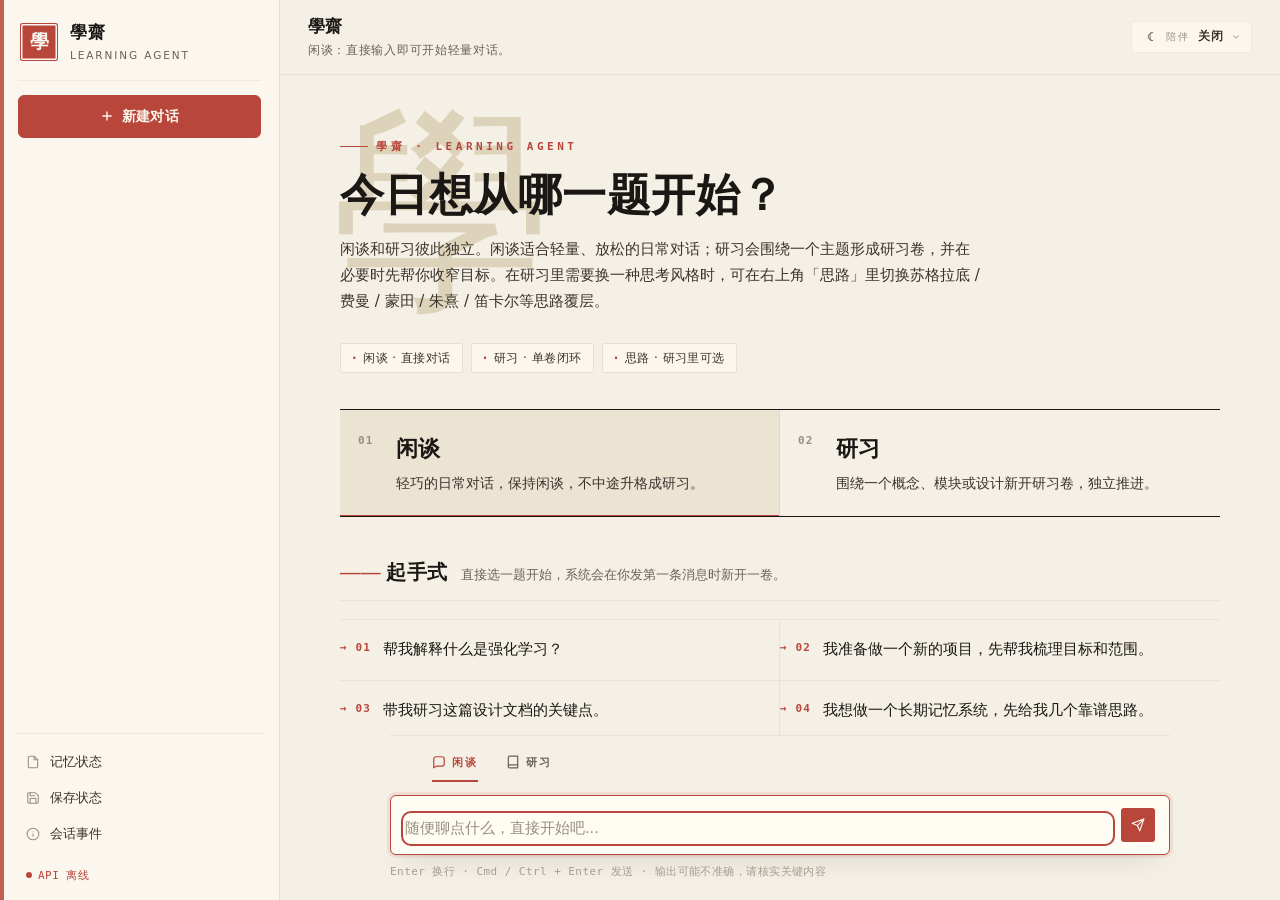
==== commit 986cc664: "Add chat companion picker UI" ====
--- a/web/index.html
+++ b/web/index.html
@@ -64,6 +64,16 @@
                     <span class="topbar-subtitle" id="topbar-subtitle">尚未开始 · 直接输入即可开新一卷</span>
                 </div>
                 <div class="topbar-spacer"></div>
+                <div class="topbar-companion" id="topbar-companion">
+                    <button type="button" class="companion-trigger" id="companion-trigger" aria-haspopup="listbox" aria-expanded="false">
+                        <span class="companion-trigger-label">陪伴</span>
+                        <span class="companion-trigger-value" id="companion-trigger-value">关闭</span>
+                        <svg width="10" height="10" viewBox="0 0 24 24" fill="none" stroke="currentColor" stroke-width="2.4" stroke-linecap="round" stroke-linejoin="round"><polyline points="6 9 12 15 18 9"></polyline></svg>
+                    </button>
+                    <div class="companion-menu hidden" id="companion-menu" role="listbox">
+                        <!-- populated by JS from GET /companion-styles -->
+                    </div>
+                </div>
                 <div class="topbar-thinking" id="topbar-thinking">
                     <button type="button" class="thinking-trigger" id="thinking-trigger" aria-haspopup="listbox" aria-expanded="false">
                         <span class="thinking-trigger-label">思路</span>
@@ -94,6 +104,9 @@
                             <span class="welcome-pill">思路 · 研习里可选</span>
                         </div>
 
+                        <!-- 未完成研习卷横幅 - JS 按需填充；无数据时保持 hidden 不占位 -->
+                        <div id="welcome-active-units" class="welcome-active-units hidden" aria-live="polite"></div>
+
                         <div class="home-mode-grid">
                             <button class="home-mode-card active" data-mode="chat" type="button">
                                 <span class="home-mode-badge">默认</span>
@@ -225,6 +238,31 @@
         </div>
     </div>
 
+    <!-- 研习卷复用确认弹窗（POST /learning-units 返回 409 时由 app.js 打开） -->
+    <div id="learning-resume-modal" class="modal hidden" aria-hidden="true">
+        <div class="modal-overlay"></div>
+        <div class="modal-content modal-small learning-stop-modal-content">
+            <div class="modal-header learning-stop-modal-header">
+                <div class="learning-stop-modal-copy">
+                    <span class="learning-stop-modal-kicker">研习未完成</span>
+                    <h2>还有一卷研习没结束</h2>
+                </div>
+                <button class="btn-close" aria-label="关闭">&times;</button>
+            </div>
+            <div class="modal-body learning-stop-modal-body">
+                <p>先决定怎么处理上一卷研习，再开新主题。</p>
+                <div class="learning-stop-modal-summary">
+                    <span class="learning-stop-modal-summary-label">上一卷主题</span>
+                    <p id="learning-resume-modal-objective">-</p>
+                </div>
+            </div>
+            <div class="modal-footer learning-stop-modal-footer">
+                <button id="btn-stop-and-new" class="btn-secondary" type="button">先停掉，开新主题</button>
+                <button id="btn-continue-active" class="btn-primary" type="button">继续这一卷</button>
+            </div>
+        </div>
+    </div>
+
     <script src="static/vendor/markdown-it.min.js"></script>
     <script src="static/app.js"></script>
     <script src="static/learning-unit-ui.js"></script>
--- a/web/static/style.css
+++ b/web/static/style.css
@@ -1315,7 +1315,9 @@
         width: 100%;
         justify-content: flex-start;
     }
+    .topbar-companion,
     .topbar-thinking { margin-left: 0; }
+    .companion-menu,
     .thinking-menu {
         right: 0; left: auto;
         max-width: calc(100vw - 32px);
@@ -1332,14 +1334,16 @@
 }
 
 /* ============================================================
- * 思路 picker (philosopher overlay, opt-in)
+ * 陪伴 / 思路 picker
  * ============================================================ */
+.topbar-companion,
 .topbar-thinking {
     position: relative;
     display: inline-flex;
     align-items: center;
     margin-left: 12px;
 }
+.companion-trigger,
 .thinking-trigger {
     appearance: none;
     background: var(--paper-1);
@@ -1356,33 +1360,56 @@
     letter-spacing: 0.06em;
     transition: border-color var(--t), background var(--t), color var(--t);
 }
+.companion-trigger::before {
+    content: "☾";
+    display: inline-flex;
+    align-items: center;
+    justify-content: center;
+    width: 16px;
+    height: 16px;
+    color: var(--ink-3);
+    font-family: var(--font-serif);
+    font-size: 14px;
+    line-height: 1;
+}
+.companion-trigger:hover,
+.topbar-companion.is-open .companion-trigger,
 .thinking-trigger:hover,
 .topbar-thinking.is-open .thinking-trigger {
     border-color: var(--vermillion-line);
     color: var(--ink);
     background: var(--paper);
 }
+.topbar-companion.has-companion .companion-trigger,
 .topbar-thinking.has-overlay .thinking-trigger {
     border-color: var(--vermillion-line);
     background: var(--vermillion-soft);
     color: var(--vermillion-deep);
 }
+.topbar-companion.has-companion .companion-trigger::before {
+    color: var(--vermillion-deep);
+}
+.companion-trigger-label,
 .thinking-trigger-label {
     text-transform: uppercase;
     font-size: 10px;
     letter-spacing: 0.18em;
     color: var(--ink-4);
 }
+.topbar-companion.has-companion .companion-trigger-label,
 .topbar-thinking.has-overlay .thinking-trigger-label {
     color: var(--vermillion);
 }
+.companion-trigger-value,
 .thinking-trigger-value {
     font-weight: 600;
     color: inherit;
     letter-spacing: 0.04em;
 }
+.companion-trigger svg,
 .thinking-trigger svg { opacity: 0.55; }
 
+.companion-menu,
 .thinking-menu {
     position: absolute;
     top: calc(100% + 8px);
@@ -1399,8 +1426,10 @@
     flex-direction: column;
     gap: 2px;
 }
+.companion-menu.hidden,
 .thinking-menu.hidden { display: none; }
 
+.companion-option,
 .thinking-option {
     appearance: none;
     background: transparent;
@@ -1415,11 +1444,14 @@
     color: var(--ink-2);
     transition: background var(--t-quick), color var(--t-quick);
 }
+.companion-option:hover,
 .thinking-option:hover { background: var(--paper-2); color: var(--ink); }
+.companion-option.active,
 .thinking-option.active {
     background: var(--vermillion-soft);
     color: var(--vermillion-deep);
 }
+.companion-option-mark,
 .thinking-option-mark {
     display: inline-flex;
     align-items: center;
@@ -1434,15 +1466,18 @@
     border-radius: 2px;
     color: var(--ink-3);
 }
+.companion-option.active .companion-option-mark,
 .thinking-option.active .thinking-option-mark {
     color: var(--vermillion);
 }
+.companion-option-copy,
 .thinking-option-copy {
     display: flex;
     flex-direction: column;
     gap: 2px;
     min-width: 0;
 }
+.companion-option-name,
 .thinking-option-name {
     font-family: var(--font-serif);
     font-weight: 600;
@@ -1457,6 +1492,7 @@
     margin-left: 4px;
     letter-spacing: 0.04em;
 }
+.companion-option-short,
 .thinking-option-short {
     font-size: 11.5px;
     color: var(--ink-3);
@@ -1467,6 +1503,7 @@
  * Persona-mark message avatars (replace external avatar images)
  * ============================================================ */
 .message-avatar.persona-mark,
+.message-avatar.companion-mark,
 .message-avatar.user-mark {
     display: inline-flex;
     align-items: center;
@@ -1492,6 +1529,24 @@
     color: var(--vermillion-deep);
     border-color: var(--vermillion-line);
     background: var(--vermillion-soft);
+}
+.message-avatar.companion-mark {
+    color: var(--vermillion-deep);
+    border-color: var(--vermillion-line);
+    background: var(--vermillion-soft);
+}
+.companion-badge {
+    display: inline-flex;
+    width: fit-content;
+    margin-bottom: 8px;
+    padding: 3px 7px;
+    border: 1px solid var(--vermillion-line);
+    border-radius: 999px;
+    background: var(--vermillion-soft);
+    color: var(--vermillion-deep);
+    font-family: var(--font-mono);
+    font-size: 10.5px;
+    letter-spacing: 0.08em;
 }
 
 /* ============================================================
--- a/web/static/learning-unit.css
+++ b/web/static/learning-unit.css
@@ -106,6 +106,38 @@
     font-weight: 400;
 }
 
+/* Phase 1A 铸造状态：absorbing 阶段在目标文案下展示当前铸造子阶段与本轮学习动作。
+ * 阶段 chip 用 vermillion（与 .lu-status-badge 同语言）；动作徽章用 muted ink
+ * （与 .lu-status-working 同语言），二者对比拉开主/次层级。 */
+.lu-forge-row {
+    display: inline-flex;
+    align-items: center;
+    gap: 8px;
+    margin-top: 2px;
+}
+.lu-forge-stage {
+    font-family: var(--font-mono);
+    font-size: 10.5px;
+    font-weight: 700;
+    letter-spacing: 0.12em;
+    padding: 3px 10px;
+    border-radius: 2px;
+    color: var(--vermillion-deep);
+    background: var(--vermillion-soft);
+    border: 1px solid var(--vermillion-line);
+}
+.lu-learning-action {
+    font-family: var(--font-mono);
+    font-size: 10.5px;
+    font-weight: 600;
+    letter-spacing: 0.08em;
+    padding: 3px 10px;
+    border-radius: 2px;
+    color: var(--ink-3);
+    background: rgba(107, 96, 86, 0.08);
+    border: 1px solid rgba(107, 96, 86, 0.22);
+}
+
 .lu-assumption {
     padding: 8px 12px;
     border-left: 2px solid var(--ochre, #b88a3a);
@@ -385,3 +417,78 @@
         font-size: 16px;
     }
 }
+
+/* ============================================================
+ * 欢迎页"未完成研习卷"横幅
+ * 仅在 GET /learning-units 命中 phase ∈ {absorbing, outputting} 时显示。
+ * 卡片视觉与 #learning-unit-card 同语言（vermillion 左条 + paper-1 底），
+ * 让用户在欢迎页就感知到"上一卷还没学完"，并提供两个明确动作。
+ * ============================================================ */
+.welcome-active-units {
+    width: 100%;
+    max-width: 760px;
+    margin: 0 auto 18px;
+    display: flex;
+    flex-direction: column;
+    gap: 10px;
+}
+.welcome-active-units.hidden { display: none; }
+
+.welcome-active-unit-card {
+    padding: 14px 18px;
+    background: var(--paper-1);
+    border: 1px solid var(--hairline);
+    border-left: 3px solid var(--vermillion);
+    border-radius: 0 var(--r-sm, 6px) var(--r-sm, 6px) 0;
+    box-shadow: var(--shadow-soft, 0 1px 2px rgba(0, 0, 0, 0.04));
+    display: flex;
+    flex-direction: column;
+    gap: 10px;
+    text-align: left;
+}
+
+.welcome-active-unit-head {
+    display: flex;
+    align-items: center;
+    gap: 10px;
+    flex-wrap: wrap;
+}
+.welcome-active-unit-kicker {
+    font-family: var(--font-mono);
+    font-size: 10.5px;
+    letter-spacing: 0.16em;
+    text-transform: uppercase;
+    color: var(--ink-4);
+}
+
+.welcome-active-unit-title {
+    margin: 0;
+    font-family: var(--font-serif);
+    font-size: 16px;
+    font-weight: 600;
+    line-height: 1.45;
+    color: var(--ink);
+}
+
+.welcome-active-unit-actions {
+    display: flex;
+    flex-wrap: wrap;
+    gap: 8px;
+    justify-content: flex-end;
+}
+
+@media (max-width: 640px) {
+    .welcome-active-unit-actions {
+        flex-direction: column-reverse;
+        align-items: stretch;
+    }
+    .welcome-active-unit-actions .lu-btn {
+        width: 100%;
+    }
+}
+
+/* 复用确认弹窗的层叠次序：略高于 stop-modal（120），
+ * 避免极端边缘情况下两个 modal 叠在一起时 resume 在后。 */
+#learning-resume-modal {
+    z-index: 130;
+}
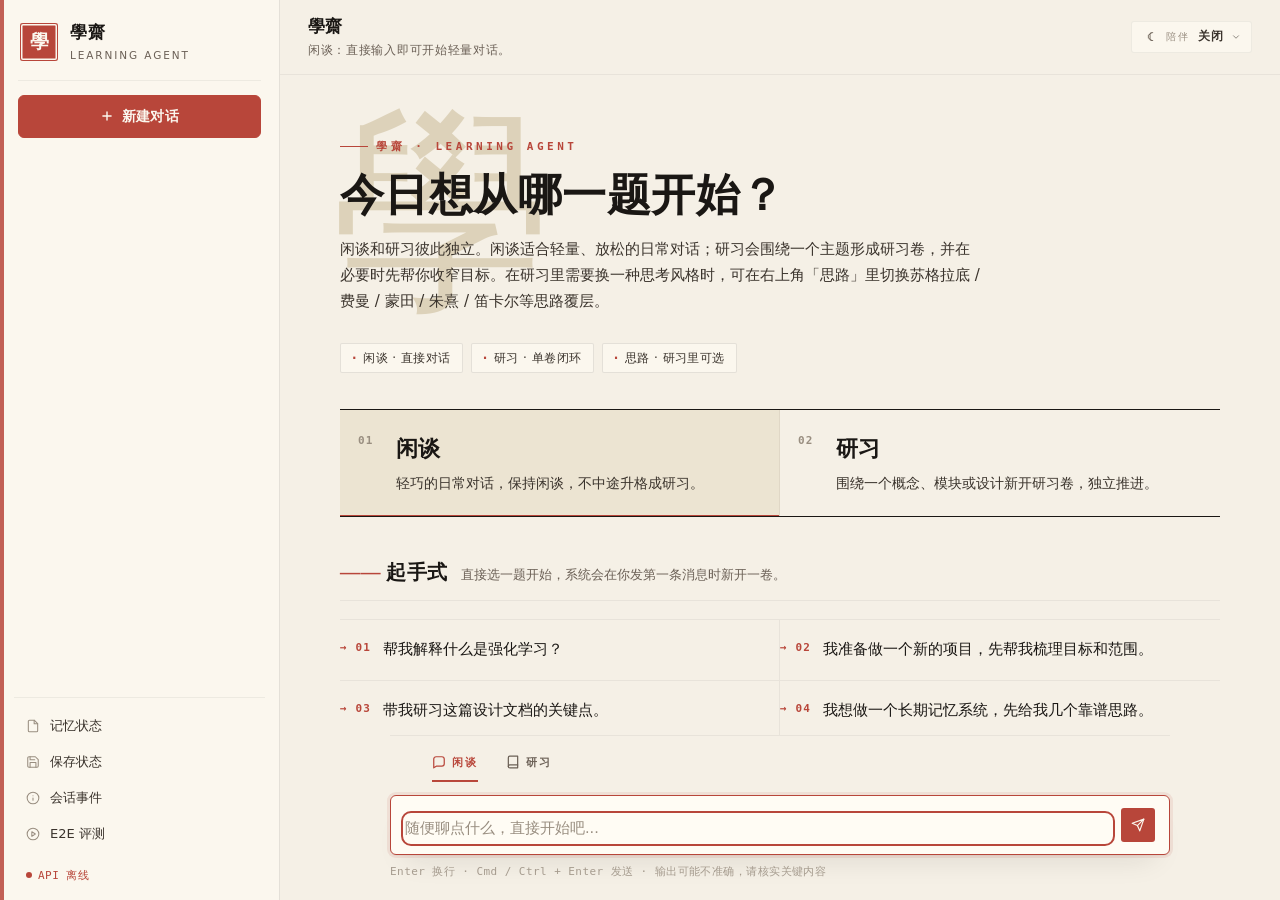
==== commit afeb1b37: "feat(eval-console): 主界面 + 观测页加 E2E 评测入口 - 学齋首页侧栏底部按钮组追加「E2E 评测」,与「会话事件」并排,新标签页打开 - /ui/eval.html 与 /" ====
--- a/web/index.html
+++ b/web/index.html
@@ -46,6 +46,10 @@
                     <svg width="14" height="14" viewBox="0 0 24 24" fill="none" stroke="currentColor" stroke-width="1.8" stroke-linecap="round" stroke-linejoin="round"><circle cx="12" cy="12" r="10"></circle><line x1="12" y1="16" x2="12" y2="12"></line><line x1="12" y1="8" x2="12.01" y2="8"></line></svg>
                     <span>会话事件</span>
                 </button>
+                <button id="btn-eval" class="sidebar-action" onclick="window.open('eval.html', '_blank')">
+                    <svg width="14" height="14" viewBox="0 0 24 24" fill="none" stroke="currentColor" stroke-width="1.8" stroke-linecap="round" stroke-linejoin="round"><circle cx="12" cy="12" r="10"></circle><polygon points="10 8 16 12 10 16 10 8"></polygon></svg>
+                    <span>E2E 评测</span>
+                </button>
                 <div class="sidebar-footer-line">
                     <span id="api-status" class="status-text offline">API offline</span>
                 </div>
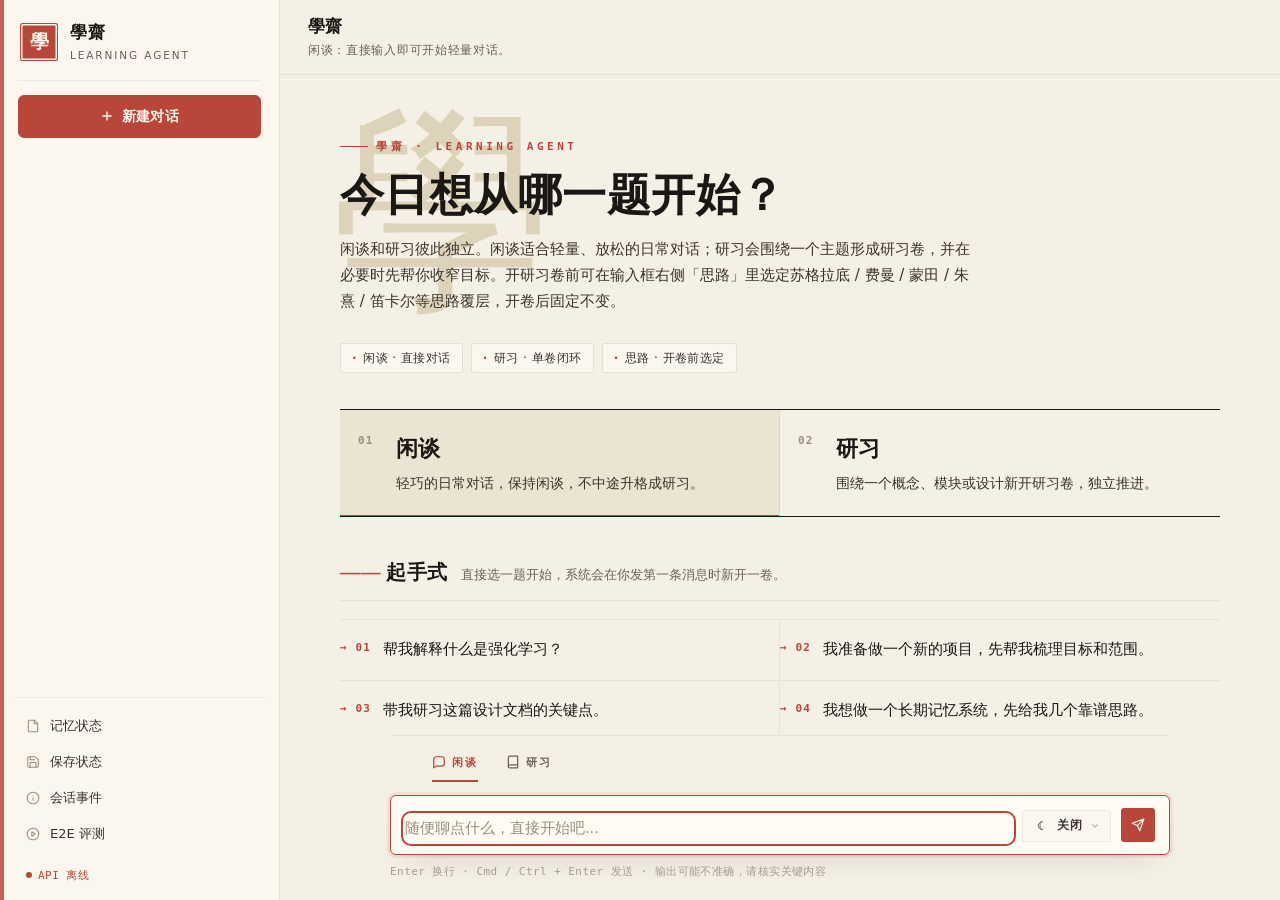
==== commit 2ba0d15a: "feat(ui): 陪伴/思路 picker 下沉输入框 + 进会话锁定 两个 picker 从 topbar 挪到 input-wrapper（textarea 与 send 之间）， 仅在 hom" ====
--- a/web/index.html
+++ b/web/index.html
@@ -42,11 +42,11 @@
                     <svg width="14" height="14" viewBox="0 0 24 24" fill="none" stroke="currentColor" stroke-width="1.8" stroke-linecap="round" stroke-linejoin="round"><path d="M19 21H5a2 2 0 0 1-2-2V5a2 2 0 0 1 2-2h11l5 5v11a2 2 0 0 1-2 2z"></path><polyline points="17 21 17 13 7 13 7 21"></polyline><polyline points="7 3 7 8 15 8"></polyline></svg>
                     <span>保存状态</span>
                 </button>
-                <button id="btn-obs" class="sidebar-action" onclick="window.open('observability.html', '_blank')">
+                <button id="btn-obs" class="sidebar-action" onclick="window.location.href='observability.html'">
                     <svg width="14" height="14" viewBox="0 0 24 24" fill="none" stroke="currentColor" stroke-width="1.8" stroke-linecap="round" stroke-linejoin="round"><circle cx="12" cy="12" r="10"></circle><line x1="12" y1="16" x2="12" y2="12"></line><line x1="12" y1="8" x2="12.01" y2="8"></line></svg>
                     <span>会话事件</span>
                 </button>
-                <button id="btn-eval" class="sidebar-action" onclick="window.open('eval.html', '_blank')">
+                <button id="btn-eval" class="sidebar-action" onclick="window.location.href='eval.html'">
                     <svg width="14" height="14" viewBox="0 0 24 24" fill="none" stroke="currentColor" stroke-width="1.8" stroke-linecap="round" stroke-linejoin="round"><circle cx="12" cy="12" r="10"></circle><polygon points="10 8 16 12 10 16 10 8"></polygon></svg>
                     <span>E2E 评测</span>
                 </button>
@@ -68,26 +68,6 @@
                     <span class="topbar-subtitle" id="topbar-subtitle">尚未开始 · 直接输入即可开新一卷</span>
                 </div>
                 <div class="topbar-spacer"></div>
-                <div class="topbar-companion" id="topbar-companion">
-                    <button type="button" class="companion-trigger" id="companion-trigger" aria-haspopup="listbox" aria-expanded="false">
-                        <span class="companion-trigger-label">陪伴</span>
-                        <span class="companion-trigger-value" id="companion-trigger-value">关闭</span>
-                        <svg width="10" height="10" viewBox="0 0 24 24" fill="none" stroke="currentColor" stroke-width="2.4" stroke-linecap="round" stroke-linejoin="round"><polyline points="6 9 12 15 18 9"></polyline></svg>
-                    </button>
-                    <div class="companion-menu hidden" id="companion-menu" role="listbox">
-                        <!-- populated by JS from GET /companion-styles -->
-                    </div>
-                </div>
-                <div class="topbar-thinking" id="topbar-thinking">
-                    <button type="button" class="thinking-trigger" id="thinking-trigger" aria-haspopup="listbox" aria-expanded="false">
-                        <span class="thinking-trigger-label">思路</span>
-                        <span class="thinking-trigger-value" id="thinking-trigger-value">默认</span>
-                        <svg width="10" height="10" viewBox="0 0 24 24" fill="none" stroke="currentColor" stroke-width="2.4" stroke-linecap="round" stroke-linejoin="round"><polyline points="6 9 12 15 18 9"></polyline></svg>
-                    </button>
-                    <div class="thinking-menu hidden" id="thinking-menu" role="listbox">
-                        <!-- populated by JS from GET /personas -->
-                    </div>
-                </div>
             </header>
 
             <!-- 聊天区域 -->
@@ -101,11 +81,11 @@
                         <span class="welcome-kicker">學齋 · Learning Agent</span>
                         <div class="welcome-logo">學</div>
                         <h1>今日想从哪一题开始？</h1>
-                        <p class="welcome-subtitle">闲谈和研习彼此独立。闲谈适合轻量、放松的日常对话；研习会围绕一个主题形成研习卷，并在必要时先帮你收窄目标。在研习里需要换一种思考风格时，可在右上角「思路」里切换苏格拉底 / 费曼 / 蒙田 / 朱熹 / 笛卡尔等思路覆层。</p>
+                        <p class="welcome-subtitle">闲谈和研习彼此独立。闲谈适合轻量、放松的日常对话；研习会围绕一个主题形成研习卷，并在必要时先帮你收窄目标。开研习卷前可在输入框右侧「思路」里选定苏格拉底 / 费曼 / 蒙田 / 朱熹 / 笛卡尔等思路覆层，开卷后固定不变。</p>
                         <div class="welcome-pill-row">
                             <span class="welcome-pill">闲谈 · 直接对话</span>
                             <span class="welcome-pill">研习 · 单卷闭环</span>
-                            <span class="welcome-pill">思路 · 研习里可选</span>
+                            <span class="welcome-pill">思路 · 开卷前选定</span>
                         </div>
 
                         <!-- 未完成研习卷横幅 - JS 按需填充；无数据时保持 hidden 不占位 -->
@@ -173,6 +153,24 @@
             <div class="input-container">
                 <div class="input-wrapper">
                     <textarea id="message-input" rows="1" placeholder="向学伴提问…" disabled></textarea>
+                    <div class="companion-picker" id="companion-picker">
+                        <button type="button" class="companion-trigger" id="companion-trigger" aria-haspopup="listbox" aria-expanded="false" title="陪伴风格（仅首次开聊时可选）">
+                            <span class="companion-trigger-value" id="companion-trigger-value">关闭</span>
+                            <svg width="10" height="10" viewBox="0 0 24 24" fill="none" stroke="currentColor" stroke-width="2.4" stroke-linecap="round" stroke-linejoin="round"><polyline points="6 9 12 15 18 9"></polyline></svg>
+                        </button>
+                        <div class="companion-menu hidden" id="companion-menu" role="listbox">
+                            <!-- populated by JS from GET /companion-styles -->
+                        </div>
+                    </div>
+                    <div class="thinking-picker" id="thinking-picker">
+                        <button type="button" class="thinking-trigger" id="thinking-trigger" aria-haspopup="listbox" aria-expanded="false" title="思路覆层（仅开研习卷前可选）">
+                            <span class="thinking-trigger-value" id="thinking-trigger-value">默认</span>
+                            <svg width="10" height="10" viewBox="0 0 24 24" fill="none" stroke="currentColor" stroke-width="2.4" stroke-linecap="round" stroke-linejoin="round"><polyline points="6 9 12 15 18 9"></polyline></svg>
+                        </button>
+                        <div class="thinking-menu hidden" id="thinking-menu" role="listbox">
+                            <!-- populated by JS from GET /personas -->
+                        </div>
+                    </div>
                     <button id="btn-send" class="btn-submit" disabled aria-label="发送">
                         <svg width="14" height="14" viewBox="0 0 24 24" fill="none" stroke="currentColor" stroke-width="2" stroke-linecap="round" stroke-linejoin="round"><line x1="22" y1="2" x2="11" y2="13"></line><polygon points="22 2 15 22 11 13 2 9 22 2"></polygon></svg>
                     </button>
--- a/web/static/style.css
+++ b/web/static/style.css
@@ -1315,8 +1315,6 @@
         width: 100%;
         justify-content: flex-start;
     }
-    .topbar-companion,
-    .topbar-thinking { margin-left: 0; }
     .companion-menu,
     .thinking-menu {
         right: 0; left: auto;
@@ -1335,14 +1333,20 @@
 
 /* ============================================================
  * 陪伴 / 思路 picker
+ *   两者都位于 input-wrapper 内 textarea 和 send 之间，菜单向上展开。
+ *   - 陪伴（companion）：仅 home + chat 模式可见，进入会话后由 JS 隐藏
+ *   - 思路（thinking）：仅 home + learning 模式可见，开卷后由 JS 隐藏
+ *   一次会话/一卷研习锁定一个风格 / 人格，进入后整块消失（非 disabled）。
  * ============================================================ */
-.topbar-companion,
-.topbar-thinking {
+.companion-picker,
+.thinking-picker {
     position: relative;
     display: inline-flex;
     align-items: center;
-    margin-left: 12px;
-}
+    flex: 0 0 auto;
+}
+.companion-picker.hidden,
+.thinking-picker.hidden { display: none; }
 .companion-trigger,
 .thinking-trigger {
     appearance: none;
@@ -1372,33 +1376,35 @@
     font-size: 14px;
     line-height: 1;
 }
+.thinking-trigger::before {
+    content: "☰";
+    display: inline-flex;
+    align-items: center;
+    justify-content: center;
+    width: 16px;
+    height: 16px;
+    color: var(--ink-3);
+    font-family: var(--font-serif);
+    font-size: 13px;
+    line-height: 1;
+}
 .companion-trigger:hover,
-.topbar-companion.is-open .companion-trigger,
+.companion-picker.is-open .companion-trigger,
 .thinking-trigger:hover,
-.topbar-thinking.is-open .thinking-trigger {
+.thinking-picker.is-open .thinking-trigger {
     border-color: var(--vermillion-line);
     color: var(--ink);
     background: var(--paper);
 }
-.topbar-companion.has-companion .companion-trigger,
-.topbar-thinking.has-overlay .thinking-trigger {
+.companion-picker.has-companion .companion-trigger,
+.thinking-picker.has-overlay .thinking-trigger {
     border-color: var(--vermillion-line);
     background: var(--vermillion-soft);
     color: var(--vermillion-deep);
 }
-.topbar-companion.has-companion .companion-trigger::before {
+.companion-picker.has-companion .companion-trigger::before,
+.thinking-picker.has-overlay .thinking-trigger::before {
     color: var(--vermillion-deep);
-}
-.companion-trigger-label,
-.thinking-trigger-label {
-    text-transform: uppercase;
-    font-size: 10px;
-    letter-spacing: 0.18em;
-    color: var(--ink-4);
-}
-.topbar-companion.has-companion .companion-trigger-label,
-.topbar-thinking.has-overlay .thinking-trigger-label {
-    color: var(--vermillion);
 }
 .companion-trigger-value,
 .thinking-trigger-value {
@@ -1412,10 +1418,10 @@
 .companion-menu,
 .thinking-menu {
     position: absolute;
-    top: calc(100% + 8px);
+    bottom: calc(100% + 8px);
     right: 0;
-    min-width: 280px;
-    max-width: 340px;
+    min-width: 260px;
+    max-width: 320px;
     background: var(--paper-1);
     border: 1px solid var(--border);
     border-radius: var(--r-xs);
@@ -1425,6 +1431,10 @@
     display: flex;
     flex-direction: column;
     gap: 2px;
+}
+.thinking-menu {
+    min-width: 280px;
+    max-width: 340px;
 }
 .companion-menu.hidden,
 .thinking-menu.hidden { display: none; }
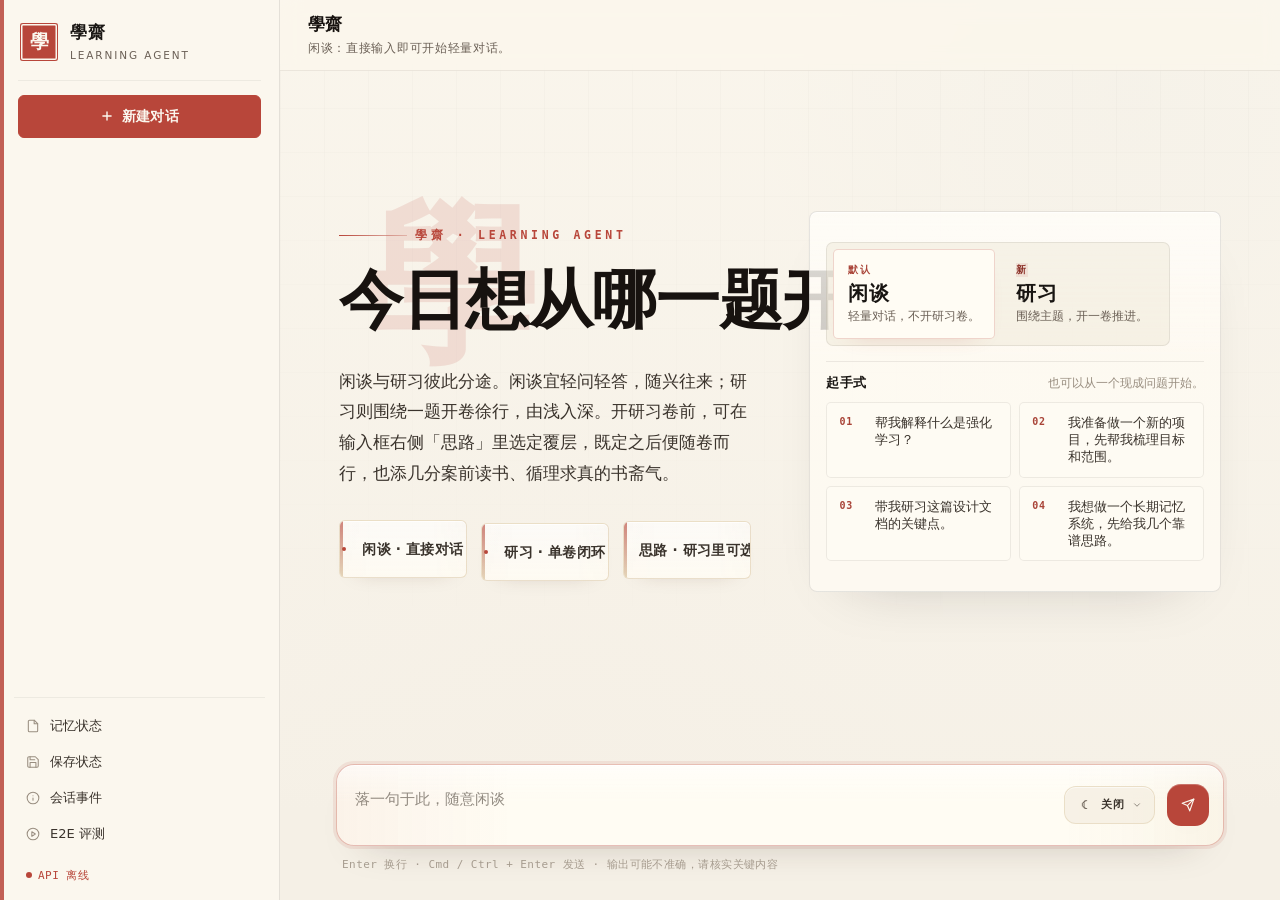
==== commit 38b6e550: "style(ui): 主界面 / 观测页 / 学习单元卡片整体 restyle - style.css 整体重排，对齐 index.html 的新结构 - observability.html/js/" ====
--- a/web/index.html
+++ b/web/index.html
@@ -5,8 +5,8 @@
     <meta name="viewport" content="width=device-width, initial-scale=1.0">
     <title>學齋 · Learning Agent</title>
     <link rel="stylesheet" href="static/tokens.css">
-    <link rel="stylesheet" href="static/style.css">
-    <link rel="stylesheet" href="static/learning-unit.css">
+    <link rel="stylesheet" href="static/style.css?v=20260528-home-desk-2">
+    <link rel="stylesheet" href="static/learning-unit.css?v=20260528-home-gate-6">
 </head>
 <body>
     <div id="app">
@@ -78,81 +78,69 @@
                 <!-- 欢迎页 -->
                 <div class="welcome-screen hidden" id="welcome-screen">
                     <div class="welcome-content">
-                        <span class="welcome-kicker">學齋 · Learning Agent</span>
-                        <div class="welcome-logo">學</div>
-                        <h1>今日想从哪一题开始？</h1>
-                        <p class="welcome-subtitle">闲谈和研习彼此独立。闲谈适合轻量、放松的日常对话；研习会围绕一个主题形成研习卷，并在必要时先帮你收窄目标。开研习卷前可在输入框右侧「思路」里选定苏格拉底 / 费曼 / 蒙田 / 朱熹 / 笛卡尔等思路覆层，开卷后固定不变。</p>
-                        <div class="welcome-pill-row">
-                            <span class="welcome-pill">闲谈 · 直接对话</span>
-                            <span class="welcome-pill">研习 · 单卷闭环</span>
-                            <span class="welcome-pill">思路 · 开卷前选定</span>
-                        </div>
+                        <section class="welcome-hero" aria-labelledby="welcome-title">
+                            <span class="welcome-kicker">學齋 · Learning Agent</span>
+                            <div class="welcome-logo">學</div>
+                            <h1 id="welcome-title">今日想从哪一题开始？</h1>
+                            <p class="welcome-subtitle">闲谈与研习彼此分途。闲谈宜轻问轻答，随兴往来；研习则围绕一题开卷徐行，由浅入深。开研习卷前，可在输入框右侧「思路」里选定覆层，既定之后便随卷而行，也添几分案前读书、循理求真的书斋气。</p>
+                            <div class="welcome-pill-row" aria-label="首页说明">
+                                <span class="welcome-pill">闲谈 · 直接对话</span>
+                                <span class="welcome-pill">研习 · 单卷闭环</span>
+                                <span class="welcome-pill">思路 · 研习里可选</span>
+                            </div>
+                        </section>
 
                         <!-- 未完成研习卷横幅 - JS 按需填充；无数据时保持 hidden 不占位 -->
                         <div id="welcome-active-units" class="welcome-active-units hidden" aria-live="polite"></div>
 
-                        <div class="home-mode-grid">
-                            <button class="home-mode-card active" data-mode="chat" type="button">
-                                <span class="home-mode-badge">默认</span>
-                                <div class="home-mode-title">闲谈</div>
-                                <div class="home-mode-desc">轻巧的日常对话，保持闲谈，不中途升格成研习。</div>
-                            </button>
-                            <button class="home-mode-card" data-mode="learning" type="button">
-                                <span class="home-mode-badge">新</span>
-                                <div class="home-mode-title">研习</div>
-                                <div class="home-mode-desc">围绕一个概念、模块或设计新开研习卷，独立推进。</div>
-                            </button>
-                        </div>
-
-                        <div class="suggestion-head">
-                            <h2>起手式</h2>
-                            <p>直接选一题开始，系统会在你发第一条消息时新开一卷。</p>
-                        </div>
-                        <div class="suggestion-grid">
-                            <div class="suggestion-card" data-mode="chat" data-text="帮我解释什么是强化学习？">
-                                <div class="suggestion-icon"></div>
-                                <div class="suggestion-text">帮我解释什么是强化学习？</div>
-                            </div>
-                            <div class="suggestion-card" data-mode="learning" data-text="我准备做一个新的项目，先帮我梳理目标和范围。">
-                                <div class="suggestion-icon"></div>
-                                <div class="suggestion-text">我准备做一个新的项目，先帮我梳理目标和范围。</div>
-                            </div>
-                            <div class="suggestion-card" data-mode="learning" data-text="带我研习这篇设计文档的关键点。">
-                                <div class="suggestion-icon"></div>
-                                <div class="suggestion-text">带我研习这篇设计文档的关键点。</div>
-                            </div>
-                            <div class="suggestion-card" data-mode="chat" data-text="我想做一个长期记忆系统，先给我几个靠谱思路。">
-                                <div class="suggestion-icon"></div>
-                                <div class="suggestion-text">我想做一个长期记忆系统，先给我几个靠谱思路。</div>
-                            </div>
-                        </div>
+                        <section class="welcome-action-panel" aria-label="开始方式">
+                            <div class="home-mode-grid" role="group" aria-label="选择开始方式">
+                                <button class="home-mode-card active" data-mode="chat" type="button">
+                                    <span class="home-mode-badge">默认</span>
+                                    <div class="home-mode-title">闲谈</div>
+                                    <div class="home-mode-desc">轻量对话，不开研习卷。</div>
+                                </button>
+                                <button class="home-mode-card" data-mode="learning" type="button">
+                                    <span class="home-mode-badge">新</span>
+                                    <div class="home-mode-title">研习</div>
+                                    <div class="home-mode-desc">围绕主题，开一卷推进。</div>
+                                </button>
+                            </div>
+
+                            <div class="suggestion-head">
+                                <h2>起手式</h2>
+                                <p>也可以从一个现成问题开始。</p>
+                            </div>
+                            <div class="suggestion-grid">
+                                <div class="suggestion-card" data-mode="chat" data-text="帮我解释什么是强化学习？">
+                                    <div class="suggestion-icon"></div>
+                                    <div class="suggestion-text">帮我解释什么是强化学习？</div>
+                                </div>
+                                <div class="suggestion-card" data-mode="learning" data-text="我准备做一个新的项目，先帮我梳理目标和范围。">
+                                    <div class="suggestion-icon"></div>
+                                    <div class="suggestion-text">我准备做一个新的项目，先帮我梳理目标和范围。</div>
+                                </div>
+                                <div class="suggestion-card" data-mode="learning" data-text="带我研习这篇设计文档的关键点。">
+                                    <div class="suggestion-icon"></div>
+                                    <div class="suggestion-text">带我研习这篇设计文档的关键点。</div>
+                                </div>
+                                <div class="suggestion-card" data-mode="chat" data-text="我想做一个长期记忆系统，先给我几个靠谱思路。">
+                                    <div class="suggestion-icon"></div>
+                                    <div class="suggestion-text">我想做一个长期记忆系统，先给我几个靠谱思路。</div>
+                                </div>
+                            </div>
+                        </section>
                     </div>
                 </div>
 
                 <!-- 消息容器 -->
                 <div class="messages" id="messages"></div>
-            </div>
-
-            <!-- 模式工具栏 -->
-            <div class="mode-toolbar" id="mode-toolbar">
-                <button id="btn-mode-chat" class="btn-mode active" data-mode="chat" title="闲谈：日常对话" aria-label="闲谈">
-                    <span class="mode-icon" aria-hidden="true">
-                        <svg width="14" height="14" viewBox="0 0 24 24" fill="none" stroke="currentColor" stroke-width="2.1" stroke-linecap="round" stroke-linejoin="round"><path d="M21 15a4 4 0 0 1-4 4H8l-5 3V7a4 4 0 0 1 4-4h10a4 4 0 0 1 4 4z"></path></svg>
-                    </span>
-                    <span class="mode-label">闲谈</span>
-                </button>
-                <button id="btn-mode-learning" class="btn-mode" data-mode="learning" title="研习：以一个研习卷为单位收束知识" aria-label="研习">
-                    <span class="mode-icon" aria-hidden="true">
-                        <svg width="14" height="14" viewBox="0 0 24 24" fill="none" stroke="currentColor" stroke-width="2.1" stroke-linecap="round" stroke-linejoin="round"><path d="M4 19.5A2.5 2.5 0 0 1 6.5 17H20"></path><path d="M6.5 2H20v20H6.5A2.5 2.5 0 0 1 4 19.5v-15A2.5 2.5 0 0 1 6.5 2z"></path></svg>
-                    </span>
-                    <span class="mode-label">研习</span>
-                </button>
             </div>
 
             <!-- 输入区域 -->
             <div class="input-container">
                 <div class="input-wrapper">
-                    <textarea id="message-input" rows="1" placeholder="向学伴提问…" disabled></textarea>
+                    <textarea id="message-input" rows="1" placeholder="落一句于此，随意闲谈" disabled></textarea>
                     <div class="companion-picker" id="companion-picker">
                         <button type="button" class="companion-trigger" id="companion-trigger" aria-haspopup="listbox" aria-expanded="false" title="陪伴风格（仅首次开聊时可选）">
                             <span class="companion-trigger-value" id="companion-trigger-value">关闭</span>
@@ -265,8 +253,25 @@
         </div>
     </div>
 
+    <div id="learning-alignment-modal" class="modal hidden" aria-hidden="true">
+        <div class="modal-overlay"></div>
+        <div class="modal-content modal-small learning-alignment-modal-content">
+            <div class="modal-header learning-stop-modal-header">
+                <div class="learning-stop-modal-copy">
+                    <span class="learning-stop-modal-kicker">先对齐一下方向</span>
+                    <h2 id="learning-alignment-modal-title">挑一个想先学的方向</h2>
+                </div>
+                <button class="btn-close" aria-label="关闭">&times;</button>
+            </div>
+            <div class="modal-body learning-stop-modal-body">
+                <p id="learning-alignment-modal-hint">下面是几种可能解读，选一个我就按那个开讲。</p>
+                <ul id="learning-alignment-candidates-list" class="learning-alignment-candidates"></ul>
+            </div>
+        </div>
+    </div>
+
     <script src="static/vendor/markdown-it.min.js"></script>
-    <script src="static/app.js"></script>
+    <script src="static/app.js?v=20260528-home-gate-6"></script>
     <script src="static/learning-unit-ui.js"></script>
 </body>
 </html>
--- a/web/static/style.css
+++ b/web/static/style.css
@@ -26,6 +26,45 @@
 /* Body backgrounds per-view (subtle, the page is already warm) */
 body.home-view { /* welcome page */ }
 body.chat-view { /* in-conversation */ }
+
+body.home-view {
+    --gate-red: #B8463A;
+    --gate-red-deep: #8A2F26;
+    --gate-ink: #17120F;
+    --gate-gold: #A87B2E;
+    --gate-shadow: rgba(74, 42, 27, 0.16);
+}
+
+body.home-view .main {
+    overflow: hidden;
+}
+
+body.home-view .main::before,
+body.home-view .main::after {
+    content: "";
+    position: absolute;
+    pointer-events: none;
+}
+
+/* Desktop-first home: compact study desk rather than poster layout. */
+body.home-view .main::before {
+    inset: 64px 0 0;
+    z-index: 0;
+    background:
+        linear-gradient(90deg, rgba(184, 70, 58, 0.08), transparent 12%, transparent 88%, rgba(47, 72, 88, 0.06)),
+        radial-gradient(circle at 72% 10%, rgba(184, 70, 58, 0.045), transparent 34%),
+        linear-gradient(180deg, rgba(168, 123, 46, 0.035), transparent 28%);
+}
+
+/* Quiet lintel: keeps the brand signal without owning the layout. */
+body.home-view .main::after {
+    top: 78px;
+    left: clamp(40px, 5vw, 84px);
+    right: clamp(40px, 5vw, 84px);
+    height: 1px;
+    z-index: 0;
+    background: linear-gradient(90deg, transparent, rgba(184, 70, 58, 0.38) 18%, rgba(47, 72, 88, 0.26) 82%, transparent);
+}
 
 
 /* ============================================================
@@ -375,6 +414,19 @@
     backdrop-filter: saturate(140%) blur(8px);
 }
 
+body.home-view .topbar {
+    background: rgba(245, 240, 230, 0.74);
+    border-bottom-color: rgba(184, 70, 58, 0.12);
+}
+
+body.home-view .topbar-title {
+    color: var(--gate-ink);
+}
+
+body.home-view .topbar-subtitle {
+    color: var(--ink-3);
+}
+
 .btn-menu {
     display: none;
     width: 36px;
@@ -463,6 +515,10 @@
     scroll-behavior: smooth;
 }
 
+body.home-view .chat-area {
+    overflow: hidden;
+}
+
 .welcome-screen,
 .messages { position: relative; z-index: 1; }
 
@@ -473,29 +529,52 @@
     display: flex;
     align-items: flex-start;
     justify-content: center;
-    padding: 56px 28px 80px;
+    padding: clamp(18px, 3vh, 28px) 36px 34px;
+    position: relative;
+    overflow: visible;
+}
+
+body.home-view .welcome-screen::before {
+    content: "";
+    position: absolute;
+    left: 36px;
+    right: 36px;
+    bottom: 22px;
+    height: 1px;
+    background: linear-gradient(90deg, transparent, rgba(26, 23, 20, 0.16), transparent);
+    opacity: 0.7;
 }
 
 .welcome-content {
     width: 100%;
-    max-width: 880px;
+    max-width: 1080px;
     text-align: left;
     position: relative;
-}
-
-/* Big serif character mark in the upper-left, like a chapter opener */
+    display: grid;
+    grid-template-columns: minmax(420px, 0.98fr) minmax(340px, 0.72fr);
+    column-gap: clamp(28px, 4.2vw, 58px);
+    row-gap: 10px;
+    align-items: start;
+}
+
 .welcome-content::before {
     content: "學";
     position: absolute;
-    top: -28px;
-    left: -8px;
+    top: -18px;
+    right: 27%;
     font-family: var(--font-serif);
-    font-size: 220px;
-    line-height: 1;
-    color: var(--paper-3);
+    font-size: clamp(82px, 7vw, 124px);
+    line-height: 0.82;
+    color: rgba(184, 70, 58, 0.034);
+    -webkit-text-stroke: 1px rgba(184, 70, 58, 0.065);
     z-index: 0;
     user-select: none;
     pointer-events: none;
+}
+
+.welcome-content::after {
+    content: none;
+    display: none;
 }
 .welcome-content > * { position: relative; z-index: 1; }
 
@@ -512,13 +591,14 @@
     font-weight: 600;
     letter-spacing: 0.32em;
     text-transform: uppercase;
-    margin-bottom: 16px;
+    margin-bottom: 10px;
+    grid-column: 1;
 }
 .welcome-kicker::before {
     content: "";
-    width: 28px;
-    height: 1px;
-    background: var(--vermillion);
+    width: 36px;
+    height: 2px;
+    background: linear-gradient(90deg, var(--gate-red), rgba(47, 72, 88, 0.42));
 }
 
 /* The 👑 emoji becomes our seal mark via CSS */
@@ -527,98 +607,217 @@
 }
 
 .welcome-content h1 {
+    grid-column: 1;
     font-family: var(--font-serif);
-    font-size: 44px;
-    line-height: 1.15;
+    font-size: clamp(38px, 3.55vw, 50px);
+    line-height: 1.08;
     font-weight: 700;
-    letter-spacing: 0.01em;
-    color: var(--ink);
-    margin-bottom: 14px;
+    letter-spacing: 0;
+    color: var(--gate-ink);
+    margin-bottom: 10px;
+    max-width: 560px;
 }
 
 .welcome-subtitle {
-    max-width: 640px;
-    margin: 0 0 28px;
-    color: var(--ink-2);
-    font-size: 15px;
-    line-height: 1.75;
+    grid-column: 1;
+    max-width: 560px;
+    margin: 0 0 14px;
+    color: var(--ink-3);
+    font-size: 14px;
+    line-height: 1.58;
 }
 
 .welcome-pill-row {
-    display: flex;
-    flex-wrap: wrap;
-    gap: 8px;
-    margin-bottom: 36px;
+    display: none;
 }
 
 .welcome-pill {
     display: inline-flex;
     align-items: center;
-    padding: 5px 11px;
-    border: 1px solid var(--border);
-    border-radius: 2px;
-    background: var(--paper-1);
-    color: var(--ink-2);
-    font-size: 12px;
-    letter-spacing: 0.04em;
-}
+    justify-content: center;
+    min-height: 42px;
+    padding: 9px 12px;
+    border: none;
+    border-right: 1px solid rgba(26, 23, 20, 0.10);
+    border-radius: 0;
+    background: transparent;
+    color: var(--gate-ink);
+    font-size: 13px;
+    font-weight: 600;
+    letter-spacing: 0.05em;
+    line-height: 1.35;
+}
+.welcome-pill:last-child { border-right: none; }
 .welcome-pill::before {
-    content: "·";
-    margin-right: 6px;
-    color: var(--vermillion);
-    font-weight: 700;
-}
-
-/* Mode cards: editorial — left vermillion margin index, no rounded blobs */
+    content: "";
+    width: 7px;
+    height: 7px;
+    flex: 0 0 7px;
+    margin-right: 8px;
+    background: var(--gate-red);
+}
+
+body.home-view .welcome-active-units {
+    grid-column: 1;
+    width: 100%;
+    max-width: 560px;
+    margin: 2px 0 0;
+}
+
+body.home-view.has-active-learning .welcome-content {
+    grid-template-columns: minmax(420px, 1fr) minmax(320px, 0.66fr);
+    column-gap: clamp(28px, 4vw, 56px);
+}
+
+body.home-view.has-active-learning .welcome-content h1 {
+    max-width: 620px;
+}
+
+body.home-view.has-active-learning .welcome-subtitle {
+    max-width: 560px;
+    margin-bottom: 14px;
+}
+
+body.home-view.has-active-learning .welcome-active-units {
+    max-width: none;
+}
+
 .home-mode-grid {
+    grid-column: 2;
+    grid-row: 1 / span 4;
     display: grid;
-    grid-template-columns: repeat(2, minmax(0, 1fr));
-    gap: 0;
-    margin-bottom: 40px;
-    border-top: 1px solid var(--ink);
-    border-bottom: 1px solid var(--ink);
+    grid-template-columns: 1fr;
+    gap: 10px;
+    margin: 28px 0 0;
+    border: none;
+    align-self: start;
+    justify-self: stretch;
+}
+
+body.home-view.has-active-learning .home-mode-grid {
+    grid-template-columns: 1fr;
+    max-width: none;
+    justify-self: stretch;
+    margin-top: 32px;
+    gap: 10px;
+    border-top: none;
+    align-self: start;
+}
+
+body.home-view.has-active-learning .home-mode-card {
+    min-height: 82px;
+    padding: 14px 16px 14px 64px;
+    border-left-width: 4px;
+    border-top-width: 1px;
+    background: rgba(255, 252, 244, 0.72);
+    box-shadow: 0 14px 30px -28px var(--gate-shadow);
+}
+
+body.home-view.has-active-learning .home-mode-card::before {
+    top: 18px;
+    left: 18px;
+    font-size: 10px;
+    color: var(--ink-4);
+}
+
+body.home-view.has-active-learning .home-mode-card::after {
+    display: block;
+}
+
+body.home-view.has-active-learning .home-mode-card.active {
+    background: var(--surface-raised);
+    border-left-color: var(--gate-red);
+    box-shadow: 0 18px 38px -30px rgba(184, 70, 58, 0.34);
+}
+
+body.home-view.has-active-learning .home-mode-card.active .home-mode-title::after {
+    display: none;
+}
+
+body.home-view.has-active-learning .home-mode-title {
+    margin: 0 0 4px;
+    font-size: 20px;
+}
+
+body.home-view.has-active-learning .home-mode-desc {
+    display: block;
 }
 .home-mode-card {
     position: relative;
     overflow: hidden;
-    padding: 22px 22px 22px 56px;
-    border: none;
-    border-right: 1px solid var(--hairline);
-    background: transparent;
+    min-height: 92px;
+    padding: 15px 18px 15px 66px;
+    border: 1px solid rgba(26, 23, 20, 0.14);
+    border-top: 1px solid rgba(26, 23, 20, 0.14);
+    border-left: 4px solid var(--gate-ink);
+    background:
+        linear-gradient(90deg, rgba(47, 72, 88, 0.055), transparent 44%),
+        rgba(255, 252, 244, 0.76);
     text-align: left;
     color: var(--ink);
     cursor: pointer;
-    transition: background var(--t);
-}
-.home-mode-card:last-child { border-right: none; }
+    display: flex;
+    flex-direction: column;
+    align-items: flex-start;
+    justify-content: center;
+    box-shadow: 0 14px 30px -28px var(--gate-shadow);
+    transition: background var(--t), border-color var(--t), transform var(--t), box-shadow var(--t);
+}
+.home-mode-card:last-child { border-right: 1px solid rgba(26, 23, 20, 0.14); }
 
 .home-mode-card::before {
     content: "01";
     position: absolute;
-    top: 22px;
+    top: 20px;
     left: 18px;
     font-family: var(--font-mono);
-    font-size: 11px;
+    font-size: 10.5px;
     font-weight: 700;
-    letter-spacing: 0.1em;
-    color: var(--ink-4);
+    letter-spacing: 0.16em;
+    color: var(--gate-red);
 }
 .home-mode-card[data-mode="learning"]::before { content: "02"; }
 
-.home-mode-card:hover:not(:disabled):not(.disabled) {
-    background: var(--paper-2);
-}
-.home-mode-card.active {
-    background: var(--paper-2);
-}
-.home-mode-card.active::after {
+.home-mode-card::after {
     content: "";
     position: absolute;
-    left: 0;
-    right: 0;
-    bottom: -1px;
+    top: 0;
+    bottom: 0;
+    left: 48px;
+    width: 1px;
+    height: auto;
+    background: rgba(26, 23, 20, 0.10);
+    transform: none;
+}
+
+.home-mode-card:hover:not(:disabled):not(.disabled) {
+    background:
+        linear-gradient(90deg, rgba(184, 70, 58, 0.09), transparent 46%),
+        var(--paper-1);
+    border-color: rgba(184, 70, 58, 0.34);
+    transform: translateX(2px);
+}
+.home-mode-card.active {
+    background:
+        linear-gradient(90deg, rgba(184, 70, 58, 0.14), transparent 48%),
+        var(--surface-raised);
+    border-left-color: var(--gate-red);
+    border-top-color: rgba(184, 70, 58, 0.22);
+    box-shadow: 0 18px 38px -30px rgba(184, 70, 58, 0.36);
+}
+.home-mode-card.active::before {
+    color: var(--gate-red-deep);
+}
+.home-mode-card.active .home-mode-title::after {
+    content: "";
+    position: absolute;
+    left: -18px;
+    top: 50%;
+    bottom: auto;
+    width: 8px;
     height: 2px;
-    background: var(--vermillion);
+    background: var(--gate-red);
+    transform: translateY(-50%);
 }
 .home-mode-card.disabled {
     opacity: 0.5;
@@ -630,12 +829,16 @@
 }
 
 .home-mode-title {
+    position: relative;
     font-family: var(--font-serif);
     font-size: 22px;
     font-weight: 700;
-    color: var(--ink);
-    margin-bottom: 6px;
-    letter-spacing: 0.02em;
+    color: var(--gate-ink);
+    margin: 0 0 5px;
+    letter-spacing: 0.04em;
+    writing-mode: horizontal-tb;
+    text-orientation: mixed;
+    line-height: 1.16;
 }
 .home-mode-title[data-en]:not([data-en=""])::after {
     content: attr(data-en);
@@ -651,14 +854,19 @@
 
 .home-mode-desc {
     color: var(--ink-2);
-    font-size: 13.5px;
-    line-height: 1.65;
+    margin-top: 0;
+    max-width: none;
+    text-align: left;
+    font-size: 12.5px;
+    line-height: 1.42;
 }
 
 .suggestion-head {
-    margin-bottom: 18px;
-    padding-bottom: 12px;
-    border-bottom: 1px solid var(--hairline);
+    grid-column: 1 / -1;
+    margin: 18px 0 0;
+    padding: 9px 0 5px;
+    border-top: 1px solid rgba(26, 23, 20, 0.16);
+    border-bottom: none;
     display: flex;
     align-items: baseline;
     gap: 14px;
@@ -666,50 +874,54 @@
 }
 .suggestion-head h2 {
     font-family: var(--font-serif);
-    font-size: 20px;
+    font-size: 16px;
     font-weight: 700;
-    color: var(--ink);
+    color: var(--gate-ink);
     letter-spacing: 0.02em;
 }
-.suggestion-head h2::before {
-    content: "—— ";
-    color: var(--vermillion);
-    font-weight: 700;
-}
 .suggestion-head p {
-    color: var(--ink-3);
-    font-size: 12.5px;
+    color: var(--ink-4);
+    font-size: 12px;
     line-height: 1.6;
 }
 
 /* —— Suggestion cards —— */
 .suggestion-grid {
+    grid-column: 1 / -1;
     display: grid;
-    grid-template-columns: repeat(2, minmax(0, 1fr));
+    grid-template-columns: repeat(4, minmax(0, 1fr));
     gap: 0;
-    border-top: 1px solid var(--hairline);
+    border-top: 1px solid rgba(26, 23, 20, 0.10);
+    border-bottom: 1px solid rgba(26, 23, 20, 0.08);
+    border-left: none;
+    background: transparent;
 }
 .suggestion-card {
-    padding: 18px 4px 18px 0;
-    border-bottom: 1px solid var(--hairline);
-    border-right: 1px solid var(--hairline);
+    min-height: 52px;
+    padding: 9px 14px 9px 0;
+    border-bottom: none;
+    border-right: none;
     background: transparent;
     cursor: pointer;
     display: flex;
     align-items: flex-start;
-    gap: 12px;
-    transition: background var(--t-quick);
+    gap: 14px;
+    transition: background var(--t-quick), transform var(--t-quick), color var(--t-quick);
 }
 .suggestion-card:nth-child(2n) { border-right: none; }
-.suggestion-card:hover { background: var(--paper-2); padding-left: 4px; }
+.suggestion-card:nth-child(4n) { border-right: none; }
+.suggestion-card:hover {
+    background: transparent;
+    transform: translateY(-1px);
+}
 
 .suggestion-icon {
-    font-size: 14px;
-    color: var(--vermillion);
+    font-size: 11px;
+    color: var(--ink-4);
     font-family: var(--font-mono);
     font-weight: 700;
     margin-top: 1px;
-    min-width: 28px;
+    min-width: 26px;
     text-align: left;
 }
 /* show numerical index instead of emoji */
@@ -718,13 +930,13 @@
 .suggestion-card:nth-child(3) .suggestion-icon::before { content: "→ 03"; }
 .suggestion-card:nth-child(4) .suggestion-icon::before { content: "→ 04"; }
 .suggestion-card .suggestion-icon { font-size: 0; }
-.suggestion-card .suggestion-icon::before { font-size: 11px; letter-spacing: 0.1em; }
+.suggestion-card .suggestion-icon::before { font-size: 11px; letter-spacing: 0.13em; }
 
 .suggestion-text {
-    color: var(--ink);
-    font-size: 14.5px;
-    line-height: 1.6;
-    font-family: var(--font-serif);
+    color: var(--ink-3);
+    font-size: 12.5px;
+    line-height: 1.4;
+    font-family: var(--font-sans);
 }
 
 
@@ -1005,72 +1217,11 @@
 
 
 /* ============================================================
- * Mode toolbar
- * ============================================================ */
-.mode-toolbar,
-.input-container { position: relative; z-index: 5; }
-
-.mode-toolbar {
-    width: 100%;
-    max-width: 780px;
-    margin: 0 auto;
-    padding: 8px 28px 0;
-    display: flex;
-    gap: 0;
-    border-top: 1px solid var(--hairline);
-}
-
-.btn-mode {
-    display: inline-flex;
-    align-items: center;
-    gap: 6px;
-    padding: 10px 14px;
-    margin: 0;
-    border: none;
-    background: transparent;
-    color: var(--ink-3);
-    font-family: var(--font-mono);
-    font-size: 11px;
-    font-weight: 600;
-    letter-spacing: 0.16em;
-    text-transform: uppercase;
-    position: relative;
-}
-.btn-mode::after {
-    content: "";
-    position: absolute;
-    left: 14px;
-    right: 14px;
-    bottom: -1px;
-    height: 2px;
-    background: transparent;
-    transition: background var(--t);
-}
-.btn-mode:hover { color: var(--ink); }
-.btn-mode.active { color: var(--vermillion); }
-.btn-mode.active::after { background: var(--vermillion); }
-
-.btn-mode.disabled,
-.btn-mode:disabled {
-    opacity: 0.35;
-    pointer-events: none;
-}
-
-.mode-icon {
-    display: inline-flex;
-    width: 14px;
-    height: 14px;
-    align-items: center;
-    justify-content: center;
-}
-.mode-icon svg { display: block; }
-.mode-label { font-weight: 600; letter-spacing: 0.18em; }
-
-
-/* ============================================================
  * Input
  * ============================================================ */
 .input-container {
+    position: relative;
+    z-index: 5;
     padding: 14px 28px 20px;
     background:
         linear-gradient(to top, var(--paper) 60%, transparent);
@@ -1100,6 +1251,12 @@
     min-height: 22px;
     max-height: 220px;
     padding: 2px 0;
+    border: 0;
+    outline: none;
+    background: transparent;
+    box-shadow: none;
+    appearance: none;
+    resize: none;
     color: var(--ink);
     font-family: var(--font-sans);
     font-size: 14.5px;
@@ -1279,20 +1436,101 @@
  * Responsive
  * ============================================================ */
 @media (max-width: 960px) {
-    .home-mode-grid { grid-template-columns: 1fr; }
-    .home-mode-card { border-right: none; border-bottom: 1px solid var(--hairline); }
-    .home-mode-card:last-child { border-bottom: none; }
-    .suggestion-grid { grid-template-columns: 1fr; }
-    .suggestion-card { border-right: none; }
+    body.home-view .main::after { display: none; }
+    .welcome-content {
+        grid-template-columns: 1fr;
+        max-width: 760px;
+    }
+    .welcome-content::before {
+        top: -34px;
+        left: auto;
+        right: 0;
+        font-size: 164px;
+    }
+    .welcome-content::after {
+        top: -2px;
+        right: 0;
+    }
+    .home-mode-grid {
+        grid-column: 1;
+        grid-row: auto;
+        margin: 16px 0 0;
+    }
+    body.home-view.has-active-learning .welcome-content {
+        grid-template-columns: 1fr;
+        max-width: 720px;
+    }
+    body.home-view.has-active-learning .welcome-active-units {
+        max-width: 100%;
+    }
+    body.home-view.has-active-learning .home-mode-grid {
+        grid-template-columns: repeat(2, minmax(0, 1fr));
+        max-width: 100%;
+        justify-self: stretch;
+        margin-top: 18px;
+    }
+    body.home-view.has-active-learning .home-mode-card {
+        min-height: 76px;
+    }
+    body.home-view .home-mode-grid { grid-template-columns: 1fr; }
+    body.home-view .home-mode-card {
+        min-height: 76px;
+        padding: 16px 18px 14px 48px;
+        display: block;
+        border-top: 1px solid rgba(26, 23, 20, 0.18);
+        border-left: 3px solid var(--gate-ink);
+        border-right: 1px solid rgba(26, 23, 20, 0.18);
+        border-bottom: 1px solid rgba(26, 23, 20, 0.18);
+    }
+    body.home-view .home-mode-card::before {
+        top: 16px;
+        left: 16px;
+    }
+    body.home-view .home-mode-card::after {
+        display: none;
+    }
+    body.home-view .home-mode-card.active {
+        border-left-color: var(--gate-red);
+        border-top-color: rgba(26, 23, 20, 0.18);
+    }
+    body.home-view .home-mode-card.active .home-mode-title::after {
+        display: none;
+    }
+    body.home-view .home-mode-title {
+        margin: 0 0 6px;
+        font-size: 19px;
+        line-height: 1.2;
+        letter-spacing: 0.02em;
+        writing-mode: horizontal-tb;
+        text-orientation: mixed;
+    }
+    body.home-view .home-mode-desc {
+        max-width: none;
+        text-align: left;
+        font-size: 12px;
+        line-height: 1.45;
+    }
+    body.home-view.has-active-learning .home-mode-title {
+        margin: 0 0 4px;
+        font-size: 18px;
+    }
+    body.home-view .home-mode-card:last-child { border-bottom: none; }
+    body.home-view .suggestion-head,
+    body.home-view .suggestion-grid {
+        display: none;
+    }
     .messages,
-    .mode-toolbar,
     .input-wrapper,
     .input-hint { max-width: 100%; }
     .message-content { max-width: min(82%, 640px); }
-    .welcome-content::before { font-size: 160px; top: -14px; }
 }
 
 @media (max-width: 768px) {
+    body.home-view .main::before {
+        background:
+            linear-gradient(180deg, rgba(184, 70, 58, 0.06), transparent 32%),
+            radial-gradient(circle at 50% 4%, rgba(184, 70, 58, 0.08), transparent 36%);
+    }
     .sidebar {
         position: fixed;
         top: 0;
@@ -1320,15 +1558,807 @@
         right: 0; left: auto;
         max-width: calc(100vw - 32px);
     }
-    .welcome-screen { padding: 36px 18px 60px; }
-    .welcome-content::before { font-size: 120px; top: -8px; }
-    .welcome-content h1 { font-size: 32px; }
-    .welcome-pill-row { gap: 6px; }
+    body.home-view .welcome-screen {
+        flex: 0 0 auto;
+        min-height: min-content;
+        padding: 24px 18px 46px;
+        overflow: visible;
+    }
+    body.home-view .welcome-screen::before {
+        bottom: 18px;
+        height: 4px;
+        opacity: 0.52;
+    }
+    body.home-view .welcome-content {
+        display: flex;
+        flex-direction: column;
+    }
+    .welcome-content::before { font-size: 96px; top: -6px; right: -4px; }
+    .welcome-content::after {
+        width: 34px;
+        height: 34px;
+        font-size: 16px;
+    }
+    .welcome-kicker {
+        order: 1;
+        margin-bottom: 10px;
+        font-size: 10px;
+        letter-spacing: 0.24em;
+    }
+    .welcome-kicker::before {
+        width: 28px;
+    }
+    .welcome-content h1 {
+        order: 2;
+        max-width: 320px;
+        margin-bottom: 12px;
+        font-size: 32px;
+        line-height: 1.06;
+    }
+    .home-mode-grid {
+        order: 3;
+        grid-column: auto;
+        grid-row: auto;
+        grid-template-columns: repeat(2, minmax(0, 1fr));
+        gap: 10px;
+        margin: 0 0 18px;
+    }
+    body.home-view.has-active-learning .home-mode-grid {
+        order: 6;
+    }
+    body.home-view.has-active-learning .home-mode-card {
+        min-height: 84px;
+    }
+    .home-mode-card {
+        min-height: 104px;
+        padding: 28px 10px 11px;
+        border-left-width: 4px;
+    }
+    .home-mode-card::before {
+        top: 12px;
+        left: 12px;
+        font-size: 10px;
+    }
+    .home-mode-card::after {
+        inset: 10px 10px auto auto;
+        width: 14px;
+        height: 14px;
+    }
+    .home-mode-card:hover:not(:disabled):not(.disabled) {
+        transform: translateY(-1px);
+    }
+    .home-mode-title {
+        margin-bottom: 7px;
+        font-size: 20px;
+    }
+    .home-mode-card.active .home-mode-title::after {
+        bottom: -6px;
+        width: 30px;
+        height: 2px;
+    }
+    .home-mode-desc {
+        font-size: 12px;
+        line-height: 1.45;
+    }
+    .welcome-subtitle {
+        order: 3;
+        margin-bottom: 16px;
+        font-size: 13px;
+        line-height: 1.58;
+        display: -webkit-box;
+        -webkit-line-clamp: 3;
+        -webkit-box-orient: vertical;
+        overflow: hidden;
+    }
+    .welcome-pill-row {
+        order: 5;
+        grid-template-columns: 1fr;
+        margin-top: 0;
+        display: none;
+    }
+    .welcome-pill {
+        justify-content: flex-start;
+        min-height: 36px;
+        border-right: none;
+        border-bottom: 1px solid rgba(26, 23, 20, 0.10);
+        font-size: 12px;
+    }
+    .welcome-pill:last-child {
+        border-bottom: none;
+    }
+    .suggestion-head {
+        order: 7;
+        margin-top: 24px;
+        padding-top: 14px;
+    }
+    .suggestion-grid {
+        order: 8;
+    }
+    .welcome-active-units {
+        order: 5;
+    }
+    .suggestion-card {
+        min-height: auto;
+        padding: 16px 14px;
+    }
     .messages { padding: 22px 16px 28px; }
     .message-content { max-width: calc(100% - 52px); }
-    .mode-toolbar { padding: 6px 16px 0; }
+    body.home-view .input-container {
+        padding: 10px 16px 12px;
+    }
+    body.home-view .input-wrapper {
+        padding: 9px 10px;
+        gap: 7px;
+    }
+    body.home-view .companion-trigger,
+    body.home-view .thinking-trigger {
+        padding: 6px 8px;
+    }
+    body.home-view .input-hint {
+        margin-top: 6px;
+        font-size: 10px;
+        line-height: 1.45;
+    }
     .input-container { padding: 12px 16px 16px; }
     .input-hint { flex-direction: column; align-items: flex-start; gap: 4px; }
+}
+
+/* ============================================================
+ * Home desk refresh
+ * ============================================================ */
+body.home-view {
+    --home-accent: #A94438;
+    --home-accent-soft: rgba(169, 68, 56, 0.10);
+    --home-ink: #181512;
+    --home-panel: rgba(255, 252, 244, 0.78);
+}
+
+body.home-view .main {
+    overflow: hidden;
+    background:
+        linear-gradient(180deg, rgba(251, 247, 238, 0.74), rgba(245, 240, 230, 0.96)),
+        radial-gradient(circle at 85% 10%, rgba(47, 72, 88, 0.07), transparent 32%),
+        radial-gradient(circle at 28% 82%, rgba(184, 70, 58, 0.055), transparent 34%);
+}
+
+body.home-view .main::before {
+    inset: 64px 0 0;
+    z-index: 0;
+    background:
+        linear-gradient(90deg, rgba(26, 23, 20, 0.035) 1px, transparent 1px),
+        linear-gradient(180deg, rgba(26, 23, 20, 0.026) 1px, transparent 1px);
+    background-size: 44px 44px;
+    mask-image: linear-gradient(180deg, rgba(0, 0, 0, 0.46), transparent 74%);
+}
+
+body.home-view .main::after {
+    display: none;
+}
+
+body.home-view .topbar {
+    min-height: 58px;
+    padding: 12px 28px;
+    background: rgba(251, 247, 238, 0.72);
+    border-bottom-color: rgba(26, 23, 20, 0.075);
+    backdrop-filter: saturate(130%) blur(10px);
+}
+
+body.home-view .welcome-screen {
+    align-items: center;
+    padding: clamp(42px, 9vh, 110px) clamp(28px, 4.6vw, 72px) clamp(18px, 3vh, 30px);
+}
+
+body.home-view.has-active-learning .welcome-screen {
+    align-items: flex-start;
+    justify-content: flex-start;
+    padding: clamp(24px, 4.8vh, 48px) clamp(28px, 4.6vw, 72px) clamp(12px, 2.2vh, 20px);
+}
+
+body.home-view .welcome-screen::before {
+    display: none;
+}
+
+body.home-view .welcome-content {
+    width: min(100%, 1240px);
+    max-width: 1240px;
+    display: grid;
+    grid-template-columns: repeat(2, minmax(0, 1fr));
+    gap: clamp(20px, 2.8vw, 36px) clamp(34px, 4.6vw, 64px);
+    align-items: stretch;
+}
+
+body.home-view.has-active-learning .welcome-content {
+    gap: clamp(16px, 2.2vw, 28px) clamp(34px, 4.6vw, 64px);
+}
+
+body.home-view .welcome-content::before,
+body.home-view .welcome-content::after {
+    display: none;
+}
+
+.welcome-hero,
+.welcome-action-panel {
+    position: relative;
+    z-index: 1;
+}
+
+.welcome-hero {
+    grid-column: 1;
+    grid-row: 1;
+    display: flex;
+    flex-direction: column;
+    align-items: flex-start;
+    justify-content: flex-start;
+    position: relative;
+    width: 100%;
+    min-height: clamp(240px, 26vw, 318px);
+    height: 100%;
+    padding: clamp(8px, 1.4vw, 16px) 0 clamp(6px, 1vw, 12px);
+}
+
+body.home-view.has-active-learning .welcome-hero {
+    min-height: clamp(220px, 23vw, 286px);
+    padding-top: 4px;
+}
+
+.welcome-hero .welcome-logo {
+    display: block;
+    position: absolute;
+    top: clamp(-4px, 0.4vw, 8px);
+    left: clamp(14px, 2vw, 30px);
+    z-index: 0;
+    color: rgba(184, 70, 58, 0.135);
+    font-family: var(--font-serif);
+    font-size: clamp(108px, 13.5vw, 196px);
+    line-height: 0.82;
+    font-weight: 700;
+    pointer-events: none;
+    user-select: none;
+}
+
+.welcome-hero > *:not(.welcome-logo) {
+    position: relative;
+    z-index: 1;
+}
+
+body.home-view .welcome-hero .welcome-kicker {
+    margin: 0 0 22px;
+    color: var(--vermillion);
+    font-size: 11.5px;
+    letter-spacing: 0.32em;
+}
+
+body.home-view .welcome-hero .welcome-kicker::before {
+    width: clamp(44px, 5.8vw, 68px);
+    height: 1.5px;
+    border-radius: 0;
+    background: linear-gradient(90deg, var(--vermillion), rgba(184, 70, 58, 0.28));
+}
+
+body.home-view .welcome-hero h1 {
+    max-width: none;
+    margin: 0 0 30px;
+    color: var(--gate-ink);
+    font-size: clamp(48px, 5.15vw, 64px);
+    line-height: 1.08;
+    letter-spacing: -0.01em;
+    white-space: nowrap;
+    text-rendering: geometricPrecision;
+}
+
+body.home-view .welcome-hero .welcome-subtitle {
+    max-width: min(100%, 860px);
+    margin: 0;
+    color: var(--ink-2);
+    font-size: clamp(15px, 1.32vw, 17px);
+    line-height: 1.82;
+}
+
+body.home-view .welcome-pill-row {
+    display: grid;
+    grid-template-columns: repeat(3, minmax(0, 1fr));
+    gap: 14px;
+    width: 100%;
+    max-width: min(100%, 760px);
+    margin-top: auto;
+    padding-top: 34px;
+    align-items: stretch;
+}
+
+body.home-view .welcome-pill {
+    min-height: 58px;
+    padding: 0 18px;
+    border: 1px solid rgba(168, 123, 46, 0.22);
+    border-radius: 6px;
+    background:
+        linear-gradient(180deg, rgba(255, 255, 255, 0.66), rgba(255, 252, 244, 0.84)),
+        linear-gradient(90deg, rgba(184, 70, 58, 0.04), transparent 28%, transparent 72%, rgba(168, 123, 46, 0.06));
+    color: var(--ink-2);
+    font-size: 13.5px;
+    font-weight: 600;
+    letter-spacing: 0.02em;
+    border-right: 1px solid rgba(168, 123, 46, 0.22);
+    box-shadow:
+        0 1px 0 rgba(255, 255, 255, 0.72) inset,
+        0 10px 22px -20px rgba(74, 42, 27, 0.34);
+    white-space: nowrap;
+    position: relative;
+    overflow: hidden;
+    transition: transform var(--t-quick), box-shadow var(--t-quick), border-color var(--t-quick), background var(--t-quick);
+}
+
+body.home-view .welcome-pill::after {
+    content: "";
+    position: absolute;
+    inset: 0 auto 0 0;
+    width: 3px;
+    background: linear-gradient(180deg, rgba(184, 70, 58, 0.72), rgba(168, 123, 46, 0.32));
+    opacity: 0.9;
+}
+
+body.home-view .welcome-pill::before {
+    width: 4px;
+    height: 4px;
+    flex: 0 0 4px;
+    margin-right: 16px;
+    border-radius: 50%;
+    background: var(--gate-red);
+}
+
+body.home-view .welcome-pill:nth-child(1) {
+    transform: translateY(-2px);
+}
+
+body.home-view .welcome-pill:nth-child(2) {
+    transform: translateY(1px);
+}
+
+body.home-view .welcome-pill:nth-child(3) {
+    transform: translateY(-1px);
+}
+
+body.home-view .welcome-pill:hover {
+    border-color: rgba(184, 70, 58, 0.28);
+    background:
+        linear-gradient(180deg, rgba(255, 255, 255, 0.78), rgba(255, 252, 244, 0.92)),
+        linear-gradient(90deg, rgba(184, 70, 58, 0.06), transparent 28%, transparent 72%, rgba(168, 123, 46, 0.08));
+    box-shadow:
+        0 1px 0 rgba(255, 255, 255, 0.76) inset,
+        0 14px 28px -22px rgba(74, 42, 27, 0.42);
+}
+
+.welcome-action-panel {
+    grid-column: 2;
+    grid-row: 1;
+    align-self: stretch;
+    display: flex;
+    flex-direction: column;
+    justify-content: center;
+    width: 100%;
+    min-height: clamp(240px, 26vw, 318px);
+    padding: 16px;
+    background:
+        linear-gradient(180deg, rgba(255, 255, 255, 0.40), transparent 38%),
+        var(--home-panel);
+    border: 1px solid rgba(26, 23, 20, 0.105);
+    border-radius: 8px;
+    box-shadow:
+        0 1px 0 rgba(255, 255, 255, 0.60) inset,
+        0 24px 60px -42px rgba(26, 23, 20, 0.28);
+}
+
+body.home-view .home-mode-grid,
+body.home-view.has-active-learning .home-mode-grid {
+    display: grid;
+    grid-template-columns: repeat(2, minmax(0, 1fr));
+    gap: 6px;
+    margin: 0;
+    padding: 6px;
+    max-width: none;
+    border: 1px solid rgba(26, 23, 20, 0.08);
+    border-radius: 7px;
+    background: rgba(236, 228, 210, 0.42);
+}
+
+body.home-view .home-mode-card,
+body.home-view.has-active-learning .home-mode-card {
+    min-height: 84px;
+    padding: 13px 14px;
+    display: flex;
+    align-items: flex-start;
+    justify-content: center;
+    border: 1px solid transparent;
+    border-radius: 5px;
+    background: transparent;
+    box-shadow: none;
+    transform: none;
+}
+
+body.home-view .home-mode-card::before,
+body.home-view .home-mode-card::after {
+    display: none;
+}
+
+body.home-view .home-mode-card:hover:not(:disabled):not(.disabled) {
+    background: rgba(255, 252, 244, 0.56);
+    border-color: rgba(26, 23, 20, 0.08);
+    transform: none;
+}
+
+body.home-view .home-mode-card.active,
+body.home-view.has-active-learning .home-mode-card.active {
+    background: #FFFCF4;
+    border-color: rgba(184, 70, 58, 0.22);
+    box-shadow: 0 10px 24px -20px rgba(184, 70, 58, 0.42);
+}
+
+body.home-view .home-mode-card.active .home-mode-title::after {
+    display: none;
+}
+
+body.home-view .home-mode-badge {
+    display: inline-flex;
+    align-items: center;
+    margin: 0 0 5px;
+    color: var(--home-accent);
+    font-family: var(--font-mono);
+    font-size: 9.5px;
+    font-weight: 700;
+    letter-spacing: 0.13em;
+    text-transform: uppercase;
+}
+
+body.home-view .home-mode-title,
+body.home-view.has-active-learning .home-mode-title {
+    margin: 0 0 3px;
+    color: var(--home-ink);
+    font-size: 20px;
+    line-height: 1.12;
+    letter-spacing: 0.02em;
+    writing-mode: horizontal-tb;
+    text-orientation: mixed;
+}
+
+body.home-view .home-mode-desc,
+body.home-view.has-active-learning .home-mode-desc {
+    display: block;
+    color: var(--ink-3);
+    font-size: 12px;
+    line-height: 1.42;
+    text-align: left;
+}
+
+body.home-view .suggestion-head {
+    margin: 15px 0 9px;
+    padding: 11px 0 0;
+    border: 0;
+    border-top: 1px solid rgba(26, 23, 20, 0.08);
+    display: flex;
+    align-items: center;
+    justify-content: space-between;
+    gap: 12px;
+}
+
+body.home-view .suggestion-head h2 {
+    color: var(--home-ink);
+    font-family: var(--font-sans);
+    font-size: 13px;
+    font-weight: 700;
+    letter-spacing: 0.04em;
+}
+
+body.home-view .suggestion-head p {
+    color: var(--ink-4);
+    font-size: 11.5px;
+}
+
+body.home-view .suggestion-grid {
+    display: grid;
+    grid-template-columns: repeat(2, minmax(0, 1fr));
+    gap: 8px;
+    border: 0;
+}
+
+body.home-view .suggestion-card {
+    min-height: 68px;
+    padding: 11px 12px;
+    align-items: flex-start;
+    gap: 10px;
+    border: 1px solid rgba(26, 23, 20, 0.075);
+    border-radius: 5px;
+    background: rgba(255, 252, 244, 0.48);
+}
+
+body.home-view .suggestion-card:hover {
+    background: #FFFCF4;
+    border-color: rgba(184, 70, 58, 0.20);
+    transform: translateX(2px);
+}
+
+body.home-view .suggestion-icon {
+    min-width: 26px;
+    color: var(--home-accent);
+    margin: 0;
+}
+
+body.home-view .suggestion-card .suggestion-icon::before {
+    font-size: 10px;
+    letter-spacing: 0.08em;
+}
+
+body.home-view .suggestion-card:nth-child(1) .suggestion-icon::before { content: "01"; }
+body.home-view .suggestion-card:nth-child(2) .suggestion-icon::before { content: "02"; }
+body.home-view .suggestion-card:nth-child(3) .suggestion-icon::before { content: "03"; }
+body.home-view .suggestion-card:nth-child(4) .suggestion-icon::before { content: "04"; }
+
+body.home-view .suggestion-text {
+    color: var(--ink-2);
+    font-size: 12.5px;
+    line-height: 1.38;
+}
+
+body.home-view .input-wrapper,
+body.home-view .input-hint {
+    max-width: min(920px, calc(100% - 56px));
+}
+
+body.home-view .input-wrapper {
+    align-items: center;
+    gap: 12px;
+    padding: 12px 14px 12px 18px;
+    border: 1px solid rgba(168, 123, 46, 0.22);
+    border-radius: 18px;
+    background:
+        linear-gradient(180deg, rgba(255, 255, 255, 0.52), transparent 46%),
+        linear-gradient(90deg, rgba(184, 70, 58, 0.05), transparent 20%, transparent 82%, rgba(168, 123, 46, 0.06)),
+        rgba(255, 252, 244, 0.94);
+    box-shadow:
+        0 1px 0 rgba(255, 255, 255, 0.72) inset,
+        0 18px 36px -30px rgba(43, 31, 21, 0.32);
+}
+
+body.home-view .input-wrapper:focus-within {
+    border-color: rgba(184, 70, 58, 0.34);
+    box-shadow:
+        0 0 0 3px rgba(184, 70, 58, 0.10),
+        0 1px 0 rgba(255, 255, 255, 0.76) inset,
+        0 20px 40px -30px rgba(43, 31, 21, 0.36);
+}
+
+body.home-view #message-input {
+    min-height: 56px;
+    padding: 10px 4px 10px 0;
+    font-size: 15px;
+    line-height: 1.72;
+}
+
+body.home-view #message-input::placeholder {
+    color: rgba(68, 58, 49, 0.58);
+}
+
+body.home-view .companion-picker,
+body.home-view .thinking-picker {
+    align-self: center;
+}
+
+body.home-view .companion-trigger,
+body.home-view .thinking-trigger {
+    min-height: 38px;
+    padding: 0 12px;
+    border-radius: 12px;
+    border: 1px solid rgba(168, 123, 46, 0.16);
+    background: rgba(244, 237, 225, 0.72);
+    color: var(--ink-2);
+    font-size: 11px;
+    letter-spacing: 0.08em;
+    box-shadow: 0 1px 0 rgba(255, 255, 255, 0.56) inset;
+}
+
+body.home-view .companion-trigger:hover,
+body.home-view .companion-picker.is-open .companion-trigger,
+body.home-view .thinking-trigger:hover,
+body.home-view .thinking-picker.is-open .thinking-trigger {
+    background: rgba(255, 252, 244, 0.92);
+    border-color: rgba(184, 70, 58, 0.22);
+}
+
+body.home-view .companion-picker.has-companion .companion-trigger,
+body.home-view .thinking-picker.has-overlay .thinking-trigger {
+    background: linear-gradient(180deg, rgba(184, 70, 58, 0.10), rgba(184, 70, 58, 0.05));
+    border-color: rgba(184, 70, 58, 0.22);
+}
+
+body.home-view .companion-trigger-value,
+body.home-view .thinking-trigger-value {
+    max-width: 56px;
+    overflow: hidden;
+    text-overflow: ellipsis;
+    white-space: nowrap;
+}
+
+body.home-view .btn-submit {
+    width: 42px;
+    height: 42px;
+    border-radius: 14px;
+    box-shadow:
+        0 1px 0 rgba(255, 255, 255, 0.24) inset,
+        0 14px 26px -20px rgba(184, 70, 58, 0.54);
+}
+
+body.home-view .input-hint {
+    margin-top: 10px;
+    padding: 0 6px;
+}
+
+body.home-view .input-container {
+    padding-bottom: clamp(18px, 3vh, 30px);
+}
+
+@media (max-width: 960px) {
+    body.home-view .welcome-screen {
+        align-items: flex-start;
+        padding: 28px 24px 34px;
+    }
+
+    body.home-view .welcome-content,
+    body.home-view.has-active-learning .welcome-content {
+        grid-template-columns: 1fr;
+        gap: 18px;
+        align-items: start;
+        max-width: 720px;
+    }
+
+    .welcome-action-panel {
+        grid-column: 1;
+        grid-row: auto;
+        width: 100%;
+    }
+
+    body.home-view .welcome-content h1 {
+        font-size: clamp(34px, 7vw, 46px);
+        white-space: normal;
+    }
+
+    body.home-view .welcome-hero .welcome-logo {
+        font-size: clamp(84px, 17vw, 128px);
+        top: 4px;
+        left: 10px;
+    }
+
+    body.home-view .welcome-pill-row {
+        grid-template-columns: repeat(3, minmax(0, 1fr));
+        gap: 10px;
+        margin-top: 22px;
+    }
+
+    body.home-view .welcome-pill {
+        min-height: 48px;
+        padding: 0 12px;
+        font-size: 12.5px;
+    }
+
+    body.home-view .input-wrapper {
+        padding: 10px 12px 10px 14px;
+        gap: 8px;
+    }
+
+    body.home-view #message-input {
+        min-height: 48px;
+        font-size: 14px;
+    }
+
+    body.home-view .companion-trigger,
+    body.home-view .thinking-trigger {
+        min-height: 34px;
+        padding: 0 10px;
+    }
+
+    body.home-view .btn-submit {
+        width: 38px;
+        height: 38px;
+    }
+
+    body.home-view .welcome-pill:nth-child(1),
+    body.home-view .welcome-pill:nth-child(2),
+    body.home-view .welcome-pill:nth-child(3) {
+        transform: none;
+    }
+}
+
+@media (max-width: 768px) {
+    body.home-view .welcome-screen {
+        padding: 20px 16px 24px;
+    }
+
+    body.home-view .welcome-content {
+        display: grid;
+        gap: 14px;
+    }
+
+    body.home-view .welcome-kicker,
+    body.home-view .welcome-content h1,
+    body.home-view .welcome-subtitle,
+    body.home-view .welcome-pill-row,
+    body.home-view .home-mode-grid,
+    body.home-view .suggestion-head,
+    body.home-view .suggestion-grid,
+    body.home-view .welcome-active-units {
+        order: initial;
+    }
+
+    body.home-view .welcome-content h1 {
+        max-width: 330px;
+        margin-bottom: 10px;
+        font-size: 34px;
+    }
+
+    body.home-view .welcome-subtitle {
+        font-size: 13px;
+        line-height: 1.62;
+        display: block;
+        overflow: visible;
+    }
+
+    body.home-view .welcome-pill-row {
+        gap: 10px;
+        margin-top: 16px;
+    }
+
+    body.home-view .welcome-pill {
+        min-height: 42px;
+        padding: 0 14px;
+        font-size: 13px;
+        white-space: normal;
+    }
+
+    .welcome-action-panel {
+        padding: 12px;
+        border-radius: 7px;
+    }
+
+    body.home-view .home-mode-grid,
+    body.home-view.has-active-learning .home-mode-grid {
+        grid-template-columns: repeat(2, minmax(0, 1fr));
+        gap: 4px;
+        margin: 0;
+    }
+
+    body.home-view .home-mode-card,
+    body.home-view.has-active-learning .home-mode-card {
+        min-height: 84px;
+        padding: 11px 10px;
+        border-width: 1px;
+    }
+
+    body.home-view .home-mode-title,
+    body.home-view.has-active-learning .home-mode-title {
+        font-size: 18px;
+    }
+
+    body.home-view .home-mode-desc {
+        font-size: 11.5px;
+    }
+
+    body.home-view .suggestion-head {
+        margin-top: 12px;
+    }
+
+    body.home-view .suggestion-head p {
+        display: none;
+    }
+
+    body.home-view .suggestion-grid {
+        grid-template-columns: repeat(2, minmax(0, 1fr));
+    }
+
+    body.home-view .suggestion-card {
+        min-height: 58px;
+        align-items: flex-start;
+    }
+
+    body.home-view .suggestion-card:nth-child(n+3) {
+        display: none;
+    }
 }
 
 /* ============================================================
@@ -1575,15 +2605,162 @@
     --vermillion-glow: rgba(92, 138, 117, 0.16);
 }
 
-/* 更圆润的气泡与输入框 —— 圆角即亲切 */
-body.chat-view.mode-chat .message-content { border-radius: 16px; }
-body.chat-view.mode-chat .input-wrapper   { border-radius: 18px; }
-
-/* 助手气泡换极淡青瓷底，更有呼吸感（用户气泡仍为墨底，对比清爽） */
+body.chat-view.mode-chat .messages {
+    position: relative;
+    max-width: none;
+    padding: 34px 26px 44px 18px;
+    gap: 22px;
+}
+
+body.chat-view.mode-chat .messages::before {
+    display: none;
+}
+
+body.chat-view.mode-chat .message {
+    gap: 10px;
+    align-items: flex-start;
+}
+
+body.chat-view.mode-chat .message.assistant {
+    padding-left: 0;
+}
+
+body.chat-view.mode-chat .message.user {
+    justify-content: flex-start;
+}
+
+body.chat-view.mode-chat .message-avatar {
+    width: 28px;
+    height: 28px;
+    margin-top: 2px;
+    border-radius: 999px;
+    border-color: rgba(92, 138, 117, 0.14);
+    background: rgba(92, 138, 117, 0.06);
+    color: #4a7560;
+    box-shadow: none;
+}
+
+body.chat-view.mode-chat .message-avatar.user-mark {
+    background: rgba(92, 138, 117, 0.10);
+    border-color: rgba(92, 138, 117, 0.22);
+    color: #406754;
+}
+
+body.chat-view.mode-chat .message-content {
+    border-radius: 8px;
+    box-shadow: none;
+}
+
 body.chat-view.mode-chat .message.assistant .message-content {
+    width: min(100%, 720px);
+    max-width: none;
+    padding: 14px 18px 14px 20px;
+    border: 1px solid rgba(92, 138, 117, 0.14);
+    border-left: 2px solid rgba(92, 138, 117, 0.34);
+    background:
+        linear-gradient(180deg, rgba(255, 255, 255, 0.58), rgba(255, 255, 255, 0.22)),
+        rgba(92, 138, 117, 0.055);
+    color: var(--ink);
+}
+
+body.chat-view.mode-chat .message.assistant .message-content::before {
+    display: none;
+}
+
+body.chat-view.mode-chat .message.user .message-content {
+    width: auto;
+    max-width: min(54%, 430px);
+    margin-left: auto;
+    padding: 12px 16px 12px 18px;
+    border: 1px solid rgba(92, 138, 117, 0.18);
+    border-left: 3px solid rgba(74, 117, 96, 0.74);
+    background:
+        linear-gradient(180deg, rgba(255, 255, 255, 0.38), rgba(255, 255, 255, 0.14)),
+        rgba(92, 138, 117, 0.14);
+    color: #163227;
+}
+
+body.chat-view.mode-chat .message-body {
+    line-height: 1.88;
+}
+
+body.chat-view.mode-chat .message-content p {
+    margin-bottom: 0.92em;
+}
+
+body.chat-view.mode-chat .message.assistant .message-content ul,
+body.chat-view.mode-chat .message.assistant .message-content ol {
+    padding-left: 22px;
+    margin: 12px 0;
+}
+
+body.chat-view.mode-chat .message.assistant .message-content li::marker {
+    color: rgba(74, 117, 96, 0.9);
+}
+
+body.chat-view.mode-chat .message.assistant .message-content strong {
+    color: #244437;
+}
+
+body.chat-view.mode-chat .message.assistant .message-content em {
+    color: #4a7560;
+}
+
+body.chat-view.mode-chat .message.assistant .message-content code {
     background: rgba(92, 138, 117, 0.08);
-    border-color: rgba(92, 138, 117, 0.18);
-}
-
-/* 圆形头像更亲切（研习保持方形印章） */
-body.chat-view.mode-chat .message-avatar { border-radius: 50%; }
+    border-color: rgba(92, 138, 117, 0.16);
+    color: #355644;
+}
+
+body.chat-view.mode-chat .message.assistant .message-content pre {
+    background: rgba(247, 250, 248, 0.9);
+    border-color: rgba(92, 138, 117, 0.16);
+    border-left: 2px solid rgba(74, 117, 96, 0.42);
+}
+
+body.chat-view.mode-chat .message.assistant .message-content blockquote {
+    border-left-color: rgba(92, 138, 117, 0.28);
+    background: rgba(92, 138, 117, 0.05);
+}
+
+body.chat-view.mode-chat .persona-badge,
+body.chat-view.mode-chat .companion-badge {
+    border-radius: 999px;
+    color: #4a7560;
+    border-color: rgba(92, 138, 117, 0.2);
+    background: rgba(92, 138, 117, 0.08);
+}
+
+body.chat-view.mode-chat .usage-block {
+    border-top-color: rgba(92, 138, 117, 0.14);
+    color: var(--ink-3);
+}
+
+body.chat-view.mode-chat .usage-state.actual {
+    border-color: rgba(92, 138, 117, 0.2);
+    background: rgba(92, 138, 117, 0.10);
+    color: #4a7560;
+}
+
+body.chat-view.mode-chat .input-wrapper {
+    border-radius: 18px;
+}
+
+@media (max-width: 820px) {
+    body.chat-view.mode-chat .messages {
+        padding: 24px 16px 32px 12px;
+    }
+
+    body.chat-view.mode-chat .message.assistant {
+        padding-left: 0;
+    }
+
+    body.chat-view.mode-chat .message.assistant .message-content,
+    body.chat-view.mode-chat .message.user .message-content {
+        max-width: calc(100% - 18px);
+    }
+
+    body.chat-view.mode-chat .message.user .message-content {
+        max-width: min(72%, 420px);
+    }
+}
--- a/web/static/learning-unit.css
+++ b/web/static/learning-unit.css
@@ -304,11 +304,6 @@
     border-color: var(--vermillion-line);
 }
 
-/* Mode toolbar entry */
-.btn-mode[data-mode="learning"].active {
-    color: var(--vermillion-deep);
-}
-
 #learning-stop-modal {
     z-index: 120;
 }
@@ -419,10 +414,56 @@
 }
 
 /* ============================================================
- * 欢迎页"未完成研习卷"横幅
- * 仅在 GET /learning-units 命中 phase ∈ {absorbing, outputting} 时显示。
- * 卡片视觉与 #learning-unit-card 同语言（vermillion 左条 + paper-1 底），
- * 让用户在欢迎页就感知到"上一卷还没学完"，并提供两个明确动作。
+ * 对齐 modal —— SSE 短路时由 alignment_popup chunk 调起
+ * 复刻 #learning-stop-modal 的视觉语言；正文是候选卡片列表。
+ * ============================================================ */
+.learning-alignment-candidates {
+    list-style: none;
+    margin: 12px 0 0;
+    padding: 0;
+    display: flex;
+    flex-direction: column;
+    gap: 8px;
+}
+
+.learning-alignment-candidate {
+    border: 1px solid rgba(0, 0, 0, 0.12);
+    border-radius: 6px;
+    padding: 12px 14px;
+    background: #fff;
+    cursor: pointer;
+    transition: border-color 120ms, background 120ms;
+}
+
+.learning-alignment-candidate:hover,
+.learning-alignment-candidate:focus {
+    border-color: var(--accent, #b32d2e);
+    background: #fffaf5;
+    outline: none;
+}
+
+.learning-alignment-candidate-title {
+    font-weight: 600;
+    margin-bottom: 4px;
+    color: var(--ink-strong, #1f1f1f);
+}
+
+.learning-alignment-candidate-step {
+    font-size: 13px;
+    color: var(--ink-muted, #555);
+    line-height: 1.5;
+}
+
+.learning-alignment-candidate-empty {
+    list-style: none;
+    color: var(--ink-muted, #555);
+    font-size: 13px;
+    padding: 12px 0;
+}
+
+/* ============================================================
+ * 欢迎页"未完成研习卷"入口
+ * 默认保留研习卷纸面语言；home-view 下会收敛成轻量待续条。
  * ============================================================ */
 .welcome-active-units {
     width: 100%;
@@ -477,7 +518,197 @@
     justify-content: flex-end;
 }
 
+body.home-view .welcome-active-units {
+    grid-column: 1 / -1;
+    width: 100%;
+    max-width: none;
+    margin: -2px 0 0;
+    gap: 8px;
+}
+
+body.home-view .welcome-active-unit-card {
+    position: relative;
+    overflow: hidden;
+    min-height: 92px;
+    padding: 16px 18px 16px 20px;
+    display: grid;
+    grid-template-columns: minmax(0, 1fr) auto;
+    grid-template-rows: auto auto;
+    align-items: center;
+    gap: 8px 22px;
+    background:
+        linear-gradient(180deg, rgba(255, 255, 255, 0.42), transparent 42%),
+        linear-gradient(90deg, rgba(184, 70, 58, 0.08), transparent 26%, transparent 74%, rgba(168, 123, 46, 0.06)),
+        rgba(255, 252, 244, 0.78);
+    border: 1px solid rgba(168, 123, 46, 0.18);
+    border-left: 4px solid var(--vermillion);
+    border-radius: 10px;
+    box-shadow:
+        0 1px 0 rgba(255, 255, 255, 0.62) inset,
+        0 18px 36px -30px rgba(26, 23, 20, 0.28);
+}
+
+body.home-view .welcome-active-unit-card::after {
+    content: "";
+    position: absolute;
+    inset: 0;
+    background:
+        linear-gradient(0deg, transparent, transparent 82%, rgba(255, 255, 255, 0.38)),
+        linear-gradient(90deg, rgba(184, 70, 58, 0.05), transparent 16%);
+    pointer-events: none;
+}
+
+body.home-view.has-active-learning .welcome-active-unit-card {
+    min-height: 104px;
+    padding: 18px 20px 18px 22px;
+    grid-template-columns: minmax(0, 1fr) auto;
+    grid-template-rows: auto auto;
+    align-items: center;
+    gap: 10px 22px;
+    background:
+        linear-gradient(180deg, rgba(255, 255, 255, 0.5), transparent 42%),
+        linear-gradient(90deg, rgba(184, 70, 58, 0.10), transparent 24%, transparent 76%, rgba(168, 123, 46, 0.08)),
+        rgba(255, 252, 244, 0.86);
+    border-color: rgba(168, 123, 46, 0.2);
+    border-left-width: 4px;
+    box-shadow:
+        0 1px 0 rgba(255, 255, 255, 0.68) inset,
+        0 22px 42px -32px rgba(26, 23, 20, 0.3);
+}
+
+body.home-view .welcome-active-unit-head {
+    min-width: 0;
+    gap: 10px;
+    flex-wrap: nowrap;
+    color: var(--ink-3);
+}
+
+body.home-view .welcome-active-unit-kicker {
+    flex: 0 0 auto;
+    display: inline-flex;
+    align-items: center;
+    gap: 8px;
+    color: var(--vermillion-deep);
+    font-size: 10.5px;
+    font-weight: 700;
+    letter-spacing: 0.16em;
+}
+
+body.home-view .welcome-active-unit-kicker::before {
+    content: "";
+    width: 6px;
+    height: 6px;
+    flex: 0 0 6px;
+    background: var(--vermillion);
+}
+
+body.home-view .welcome-active-unit-head .lu-phase {
+    flex: 0 0 auto;
+    padding: 3px 10px;
+    border: 1px solid rgba(184, 70, 58, 0.16);
+    border-radius: 999px;
+    background: rgba(184, 70, 58, 0.08);
+    color: var(--vermillion-deep);
+    font-size: 10px;
+    font-weight: 700;
+    letter-spacing: 0.08em;
+}
+
+body.home-view .welcome-active-unit-head .lu-phase::before {
+    content: "/";
+    margin-right: 8px;
+    color: rgba(26, 23, 20, 0.32);
+}
+
+body.home-view .welcome-active-unit-title {
+    grid-column: 1;
+    min-width: 0;
+    max-width: 100%;
+    overflow: hidden;
+    text-overflow: ellipsis;
+    white-space: nowrap;
+    font-family: var(--font-serif);
+    font-size: 15px;
+    font-weight: 700;
+    line-height: 1.42;
+    color: var(--gate-ink, var(--ink));
+}
+
+body.home-view.has-active-learning .welcome-active-unit-title {
+    grid-column: 1;
+    white-space: nowrap;
+    overflow: hidden;
+    text-overflow: ellipsis;
+    font-family: var(--font-serif);
+    font-size: 16px;
+    font-weight: 700;
+    line-height: 1.46;
+    color: var(--gate-ink, var(--ink));
+}
+
+body.home-view .welcome-active-unit-actions {
+    grid-column: 2;
+    grid-row: 1 / span 2;
+    align-self: center;
+    flex-wrap: nowrap;
+    gap: 8px;
+}
+
+body.home-view.has-active-learning .welcome-active-unit-actions {
+    grid-column: 2;
+    grid-row: 1 / span 2;
+    width: auto;
+    justify-content: flex-end;
+    gap: 8px;
+}
+
+body.home-view.has-active-learning .welcome-active-unit-actions .lu-btn {
+    min-height: 36px;
+    padding: 8px 12px;
+    font-size: 12px;
+}
+
+body.home-view.has-active-learning .welcome-active-unit-actions .lu-btn-primary {
+    min-width: 132px;
+}
+
+body.home-view .welcome-active-unit-actions .lu-btn {
+    min-height: 32px;
+    padding: 6px 12px;
+    font-size: 11.5px;
+    line-height: 1.2;
+    white-space: nowrap;
+}
+
+body.home-view .welcome-active-unit-actions .lu-btn:not(.lu-btn-primary) {
+    background: transparent;
+    border-color: transparent;
+    color: var(--ink-3);
+}
+
+body.home-view .welcome-active-unit-actions .lu-btn:not(.lu-btn-primary):hover:not(:disabled) {
+    background: rgba(184, 70, 58, 0.08);
+    border-color: rgba(184, 70, 58, 0.16);
+    color: var(--vermillion-deep);
+}
+
 @media (max-width: 640px) {
+    body.home-view.has-active-learning .welcome-active-unit-card {
+        min-height: 126px;
+        padding: 16px;
+        grid-template-columns: minmax(0, 1fr);
+        align-items: start;
+    }
+    body.home-view.has-active-learning .welcome-active-unit-title {
+        font-size: 18px;
+        white-space: normal;
+    }
+    body.home-view.has-active-learning .welcome-active-unit-actions {
+        grid-column: 1;
+        grid-row: auto;
+        flex-direction: column-reverse;
+        align-items: stretch;
+    }
     .welcome-active-unit-actions {
         flex-direction: column-reverse;
         align-items: stretch;
